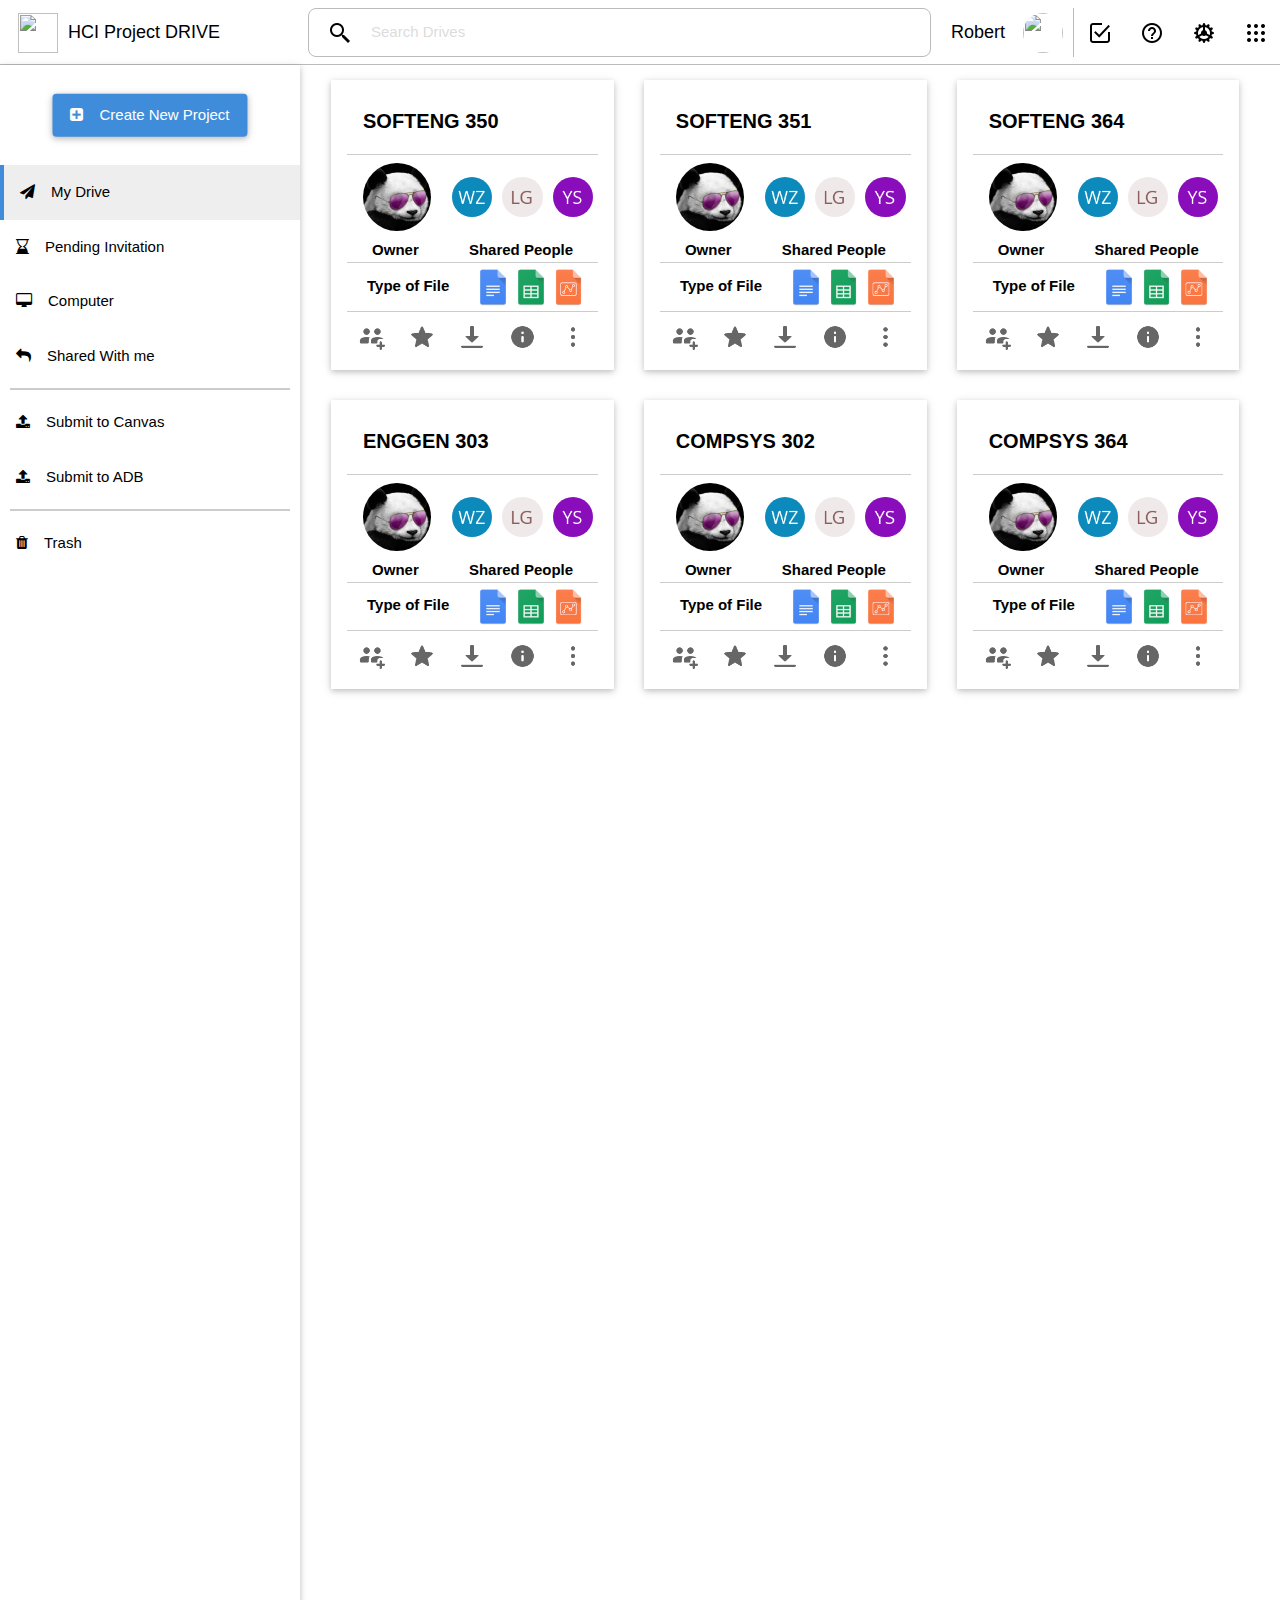
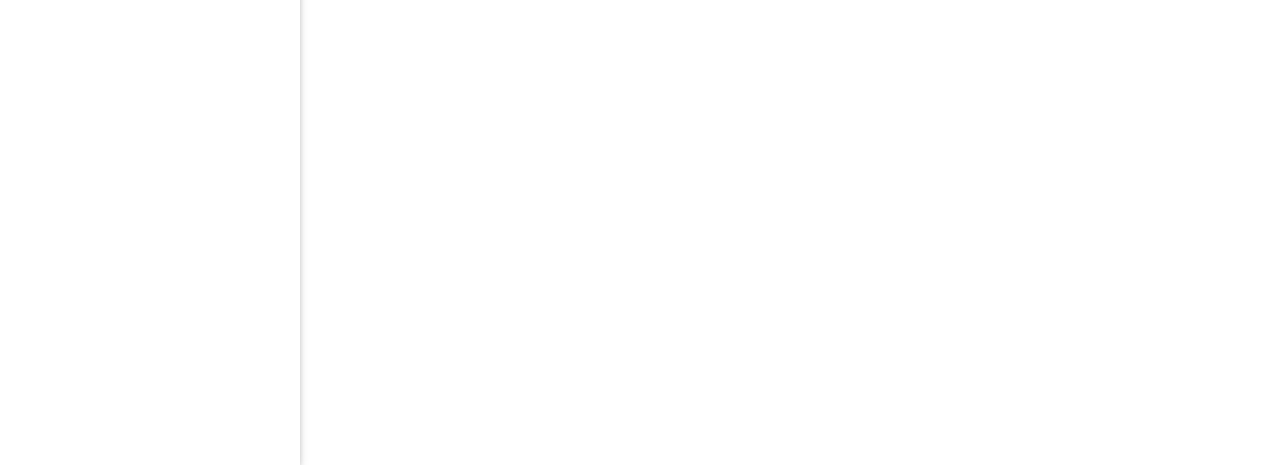
==== Assignment3_base.html @ c8ce467c "Put pop up to the middle" ====
<!DOCTYPE html>
<html lang="en">
<title>Assignment 3 Base code Adapted from W3.CSS Template</title>
<meta charset="UTF-8">
<meta name="viewport" content="width=device-width, initial-scale=1">
<link href="css/ysun.css" rel="stylesheet" type="text/css">
<link rel="stylesheet" href="https://www.w3schools.com/w3css/4/w3.css">

<link href="https://fonts.googleapis.com/css?family=RobotoDraft" rel="stylesheet" type="text/css">
<link rel="stylesheet" href="https://cdnjs.cloudflare.com/ajax/libs/font-awesome/4.7.0/css/font-awesome.min.css">
<link rel="stylesheet" href="css/sharing.css">
<link rel="stylesheet" href="css/ItemGrid.css">
<link rel="stylesheet" href="css/sideNav.css">

<style>
html,body,h1,h2,h3,h4,h5 {font-family: "RobotoDraft", "Roboto", sans-serif}
.w3-bar-block .w3-bar-item {padding: 16px}
	</style>
<body style="overflow: hidden">

<header class="header">
	<div class="topnav">
		<div class="header-left">
			<img class="logo" src="assets/icon_drive.png" alt width="40" height="40">
			<span class="title">HCI Project DRIVE</span>
		</div>
	  	<div class="search-container">
<!--			<button type="submit" class="search-button"></button>-->
			<div class="icon-background">
				<img class="search-icon" src="assets/icon-search.png" alt width="24" height="24">
			</div>
			<input type="search" class="search-field" placeholder="Search Drives" name="search">
		</div>
		<div class="profile">
			<span class="profile-name">Robert</span>
			<img class="profile-img" src="assets/img_profile.png" alt width="40" height="40">
		</div>
		<div class="menu">
			<div class="icon-background">
				<img class="status-icon" src="assets/icon-tickbox.png" alt width="24" height="24">
			</div>
			<div class="icon-background">
				<img class="help-icon" src="assets/icon-help.png" alt width="24" height="24">
			</div>
			<div class="icon-background">
				<img class="gear-icon" src="assets/icon-gear.png" alt width="24" height="24">
			</div>
			<div class="icon-background">
				<img class="menu-icon" src="assets/icon_menu.png" alt width="24" height="24">
			</div>
		</div>
	</div>
</header>
<!-- Side Navigation -->
<nav class="w3-sidebar w3-bar-block w3-collapse w3-white w3-animate-left w3-card" style="z-index:3;width:300px;overflow: hidden; margin-bottom: -2000px; padding-bottom: 2000px;position:absolute !important;" id="mySidebar">
  <div id="div-new-project" class= "div-wrapper">
    <div class="w3-display-middle">
	   <a class="w3-button google-drive-blue w3-card-2 w3-round-medium btn-new-project">
      <i class="fa fa-plus-square w3-margin-right" aria-hidden="true"></i>Create New Project</a>
    </div>
  </div>
    
  <a href="javascript:void(0)" onclick="w3_close()" title="Close Sidemenu" 
  class="w3-bar-item w3-button w3-hide-large w3-large">Close <i class="fa fa-remove"></i></a>

  <div>
  <a href="#" class="w3-bar-item w3-button sideNavItem" id="sideNavItem-MyDrive" onclick="doShare('sideNavItem-MyDrive');w3_close();">
    <i class="fa fa-paper-plane w3-margin-right" ></i>My Drive</a>
  <a href="#" class="w3-bar-item w3-button sideNavItem" id="sideNavItem-PendingInvitation" onclick="doShare('sideNavItem-PendingInvitation');w3_close();">
    <i class="fa fa-hourglass-end w3-margin-right"></i>Pending Invitation</a>
  <a href="#" class="w3-bar-item w3-button sideNavItem" id="sideNavItem-Computer" onclick="doShare('sideNavItem-Computer');w3_close();">
    <i class="fa fa-desktop w3-margin-right"></i>Computer</a>
  <a href="#" class="w3-bar-item w3-button sideNavItem" id="sideNavItem-Shared" onclick="doShare('sideNavItem-Shared');w3_close();">
    <i class="fa fa-mail-reply w3-margin-right"></i>Shared With me</a>
  <div class="w3-panel w3-border" style="margin:5px 10px !important;padding:0"></div>
  <a href="#" class="w3-bar-item w3-button sideNavItem" id="sideNavItem-Canvas" onclick="doShare('sideNavItem-Canvas');w3_close();">
    <i class="fa fa-upload w3-margin-right" aria-hidden="true"></i>Submit to Canvas</a>
  <a href="#" class="w3-bar-item w3-button sideNavItem" id="sideNavItem-ADB" onclick="doShare('sideNavItem-ADB');w3_close();">
    <i class="fa fa-upload w3-margin-right" aria-hidden="true"></i>Submit to ADB</a>
  <div class="w3-panel w3-border" style="margin:5px 10px !important;padding:0"></div>
  <a href="#" class="w3-bar-item w3-button sideNavItem" id="sideNavItem-Trash" onclick="doShare('sideNavItem-Trash');w3_close();">
    <i class="fa fa-trash w3-margin-right"></i>Trash</a>
  </div>
</nav>

<!-- Modal that pops up when you click on "Share File" -->
<div id="id01" class="w3-modal" style="z-index:4">
  <div class="w3-modal-content w3-animate-zoom modal">
    <div class="w3-container w3-padding top-sharing-bar">
       <span onclick="document.getElementById('id01').style.display='none'"
       class="w3-button top-sharing-bar w3-right w3-xxlarge"><i class="fa fa-remove"></i></span>
      <h2>Share File</h2>
    </div>
    <div class="w3-panel">
      <label>Link sharing on</label>
      <table class="link-share">
        <tr>
          <th class="link-header">
            <div class="w3-dropdown-click">
              <button id="dropdown-button" class="w3-button w3-light-grey" onclick="toggleDropDown()">Anyone with the link can edit <i class="fa fa-caret-down"></i></button>
              <div id="access-content" class="w3-dropdown-content w3-bar-block w3-card-4">
                <a href="#" class="w3-bar-item w3-button" onclick="select(this)">Anyone with the link can edit</a>
                <a href="#" class="w3-bar-item w3-button" onclick="select(this)">Only people at the University of Auckland can edit</a>
              </div>
            </div>
            <a class="w3-button w3-light-grey w3-right">Copy Link</a>
          </th>
        </tr>
        <tr>
          <td class="link-item">https://se350.assignment3.co</td>
        </tr>
      </table>

      <hr>

      <label>People</label>
      <input class="w3-input w3-border w3-margin-bottom w3-margin-top" type="text" placeholder="Enter email addresses or names...">

      <!-- Advanced sharing content -->
      <div id="advanced-sharing">
        <hr>
        <label>Select groups to share:</label>
        <div class="group-select">
          <input class="w3-check group-check" type="checkbox">
          <label class="project-names">Project 1</label>
          <input class="w3-check group-check" type="checkbox">
          <label class="project-names">Project 2</label>
          <input class="w3-check group-check" type="checkbox">
          <label class="project-names">Project 3</label>
          <input class="w3-check group-check" type="checkbox">
          <label class="project-names">Project 4</label>
        </div>
      </div>

      <div class="w3-section">
        <a class="w3-button done-button" onclick="submitShare()">Share</a>
        <a id="advanced-button" class="w3-button w3-light-grey w3-right" onclick="toggleAdvancedSharing()">Advanced Sharing</a> 
      </div>    
    </div>
  </div>
</div>

<!-- confirmation for sharing -->
<div id="id02" class="w3-modal modal" style="z-index:4">
  <div class="w3-modal-content w3-animate-zoom">
    <div class="w3-container w3-padding top-sharing-bar">
      <span onclick="document.getElementById('id02').style.display='none'"
       class="w3-button top-sharing-bar w3-right w3-xxlarge"><i class="fa fa-remove"></i></span>
      <h2>Share File</h2>
    </div>
    <div class="w3-panel">
      <h3>Successfully shared!</h3>
      <div class="w3-section w3-right">
        <a class="w3-button done-button" onclick="document.getElementById('id02').style.display='none'">Done</a>
      </div>   
    </div>
  </div>
</div>

<!-- Overlay effect when opening the side navigation on small screens -->
<div class="w3-overlay w3-hide-large w3-animate-opacity" onclick="w3_close()" style="cursor:pointer" title="Close Sidemenu" id="myOverlay"></div>

<!-- Page content -->
<div class="w3-main" style="margin-left:300px;">
<i class="fa fa-bars w3-button w3-white w3-hide-large w3-xlarge w3-margin-left w3-margin-top" onclick="w3_open()"></i>

<div class="w3-container">
	<div class="row">
		<div class="col">
			<div class="w3-card w3-padding">
	            <div class="w3-row w3-border-bottom ">
				    <h4 class="w3-padding"><b>SOFTENG 350</b></h4>
			    </div>
                <div class="w3-row">
                    <img class="avatar w3-padding w3-hover-opacity" src="assets/panda.jpg"><img class="initial w3-hover-opacity" src="assets/initials1.png"><img class="initial w3-hover-opacity" src="assets/initials2.png"><img class="initial w3-hover-opacity" src="assets/initials3.png">
                </div>
                <div class="w3-row w3-border-bottom"><p class="w3-row"><b class="Owner-text">Owner</b><b class="Shared-people-text">Shared People</b></p></div>
                <div class="w3-row w3-border-bottom"><p class="w3-row"><b class="Type-of-file-text">Type of File</b><img class="file-icon" src="assets/fileIcon1.png"><img class="file-icon" src="assets/fileIcon2.png"><img class="file-icon" src="assets/fileIcon3.png"></p></div>
                <div class="w3-row"><a onclick="showShare()"><img class="icon w3-hover-opacity" src="assets/icons8-add-user-group-man-man-96.png"></a><img class="icon w3-hover-opacity" src="assets/icons8-star-96.png"><img class="icon w3-hover-opacity" src="assets/icons8-download-96.png"><img class="icon w3-hover-opacity" src="assets/icons8-info-96.png"><img class="icon w3-hover-opacity" src="assets/icons8-menu-vertical-96.png"></div>
            </div>
		</div>
		<div class="col">
			<div class="w3-card w3-padding">
	            <div class="w3-row w3-border-bottom ">
				    <h4 class="w3-padding"><b>SOFTENG 351</b></h4>
			    </div>
                <div class="w3-row">
                    <img class="avatar w3-padding w3-hover-opacity" src="assets/panda.jpg"><img class="initial w3-hover-opacity" src="assets/initials1.png"><img class="initial w3-hover-opacity" src="assets/initials2.png"><img class="initial w3-hover-opacity" src="assets/initials3.png">
                </div>
                <div class="w3-row w3-border-bottom"><p><b class="Owner-text">Owner</b><b class="Shared-people-text">Shared People</b></p></div>
                <div class="w3-row w3-border-bottom"><p><b class="Type-of-file-text">Type of File</b><img class="file-icon" src="assets/fileIcon1.png"><img class="file-icon" src="assets/fileIcon2.png"><img class="file-icon" src="assets/fileIcon3.png"></p></div>
                <div class="w3-row"><a onclick="showShare()"><img class="icon w3-hover-opacity" src="assets/icons8-add-user-group-man-man-96.png"></a><img class="icon w3-hover-opacity" src="assets/icons8-star-96.png"><img class="icon w3-hover-opacity" src="assets/icons8-download-96.png"><img class="icon w3-hover-opacity" src="assets/icons8-info-96.png"><img class="icon w3-hover-opacity" src="assets/icons8-menu-vertical-96.png"></div>
            </div>
        </div>
		<div class="col">
			<div class="w3-card w3-padding">
	            <div class="w3-row w3-border-bottom ">
				    <h4 class="w3-padding"><b>SOFTENG 364</b></h4>
			    </div>
                <div class="w3-row">
                    <img class="avatar w3-padding w3-hover-opacity" src="assets/panda.jpg"><img class="initial w3-hover-opacity" src="assets/initials1.png"><img class="initial w3-hover-opacity" src="assets/initials2.png"><img class="initial w3-hover-opacity" src="assets/initials3.png">
                </div>
                <div class="w3-row w3-border-bottom"><p><b class="Owner-text">Owner</b><b class="Shared-people-text">Shared People</b></p></div>
                <div class="w3-row w3-border-bottom"><p><b class="Type-of-file-text">Type of File</b><img class="file-icon" src="assets/fileIcon1.png"><img class="file-icon" src="assets/fileIcon2.png"><img class="file-icon" src="assets/fileIcon3.png"></p></div>
                <div class="w3-row"><a onclick="showShare()"><img class="icon w3-hover-opacity" src="assets/icons8-add-user-group-man-man-96.png"></a><img class="icon w3-hover-opacity" src="assets/icons8-star-96.png"><img class="icon w3-hover-opacity" src="assets/icons8-download-96.png"><img class="icon w3-hover-opacity" src="assets/icons8-info-96.png"><img class="icon w3-hover-opacity" src="assets/icons8-menu-vertical-96.png"></div>
            </div>
        </div>
	</div>
	<div class="row">
    <div class="col">
        <div class="w3-card w3-padding">
            <div class="w3-row w3-border-bottom ">
                <h4 class="w3-padding"><b>ENGGEN 303</b></h4>
            </div>
            <div class="w3-row">
                <img class="avatar w3-padding w3-hover-opacity" src="assets/panda.jpg"><img class="initial w3-hover-opacity" src="assets/initials1.png"><img class="initial w3-hover-opacity" src="assets/initials2.png"><img class="initial w3-hover-opacity" src="assets/initials3.png">
            </div>
            <div class="w3-row w3-border-bottom"><p><b class="Owner-text">Owner</b><b class="Shared-people-text">Shared People</b></p></div>
            <div class="w3-row w3-border-bottom"><p><b class="Type-of-file-text">Type of File</b><img class="file-icon" src="assets/fileIcon1.png"><img class="file-icon" src="assets/fileIcon2.png"><img class="file-icon" src="assets/fileIcon3.png"></p></div>
            <div class="w3-row"><a onclick="showShare()"><img class="icon w3-hover-opacity" src="assets/icons8-add-user-group-man-man-96.png"></a><img class="icon w3-hover-opacity" src="assets/icons8-star-96.png"><img class="icon w3-hover-opacity" src="assets/icons8-download-96.png"><img class="icon w3-hover-opacity" src="assets/icons8-info-96.png"><img class="icon w3-hover-opacity" src="assets/icons8-menu-vertical-96.png"></div>
        </div>
    </div>
    <div class="col">
        <div class="w3-card w3-padding">
            <div class="w3-row w3-border-bottom ">
                <h4 class="w3-padding"><b>COMPSYS 302</b></h4>
            </div>
            <div class="w3-row">
                <img class="avatar w3-padding w3-hover-opacity" src="assets/panda.jpg"><img class="initial w3-hover-opacity" src="assets/initials1.png"><img class="initial w3-hover-opacity" src="assets/initials2.png"><img class="initial w3-hover-opacity" src="assets/initials3.png">
            </div>
            <div class="w3-row w3-border-bottom"><p><b class="Owner-text">Owner</b><b class="Shared-people-text">Shared People</b></p></div>
            <div class="w3-row w3-border-bottom"><p><b class="Type-of-file-text">Type of File</b><img class="file-icon" src="assets/fileIcon1.png"><img class="file-icon" src="assets/fileIcon2.png"><img class="file-icon" src="assets/fileIcon3.png"></p></div>
            <div class="w3-row"><a onclick="showShare()"><img class="icon w3-hover-opacity" src="assets/icons8-add-user-group-man-man-96.png"></a><img class="icon w3-hover-opacity" src="assets/icons8-star-96.png"><img class="icon w3-hover-opacity" src="assets/icons8-download-96.png"><img class="icon w3-hover-opacity" src="assets/icons8-info-96.png"><img class="icon w3-hover-opacity" src="assets/icons8-menu-vertical-96.png"></div>
        </div>
    </div>
    <div class="col">
        <div class="w3-card w3-padding">
            <div class="w3-row w3-border-bottom ">
                <h4 class="w3-padding"><b>COMPSYS 364</b></h4>
            </div>
            <div class="w3-row">
                <img class="avatar w3-padding w3-hover-opacity" src="assets/panda.jpg"><img class="initial w3-hover-opacity" src="assets/initials1.png"><img class="initial w3-hover-opacity" src="assets/initials2.png"><img class="initial w3-hover-opacity" src="assets/initials3.png">
            </div>
            <div class="w3-row w3-border-bottom"><p><b class="Owner-text">Owner</b><b class="Shared-people-text">Shared People</b></p></div>
            <div class="w3-row w3-border-bottom"><p><b class="Type-of-file-text">Type of File</b><img class="file-icon" src="assets/fileIcon1.png"><img class="file-icon" src="assets/fileIcon2.png"><img class="file-icon" src="assets/fileIcon3.png"></p></div>
            <div class="w3-row"><a onclick="showShare()"><img class="icon w3-hover-opacity" src="assets/icons8-add-user-group-man-man-96.png"></a><img class="icon w3-hover-opacity" src="assets/icons8-star-96.png"><img class="icon w3-hover-opacity" src="assets/icons8-download-96.png"><img class="icon w3-hover-opacity" src="assets/icons8-info-96.png"><img class="icon w3-hover-opacity" src="assets/icons8-menu-vertical-96.png"></div>
        </div>
    </div>
    </div>
</div>
 
</div>

	
<script>

function w3_open() {
  document.getElementById("mySidebar").style.display = "block";
  document.getElementById("myOverlay").style.display = "block";
}

function w3_close() {
  document.getElementById("mySidebar").style.display = "none";
  document.getElementById("myOverlay").style.display = "none";
}
</script>

<script type="text/javascript" src="js/sideNav.js"></script>

<script type="text/javascript" src="js/sharing.js"></script>

</body>
</html>
---- css/ysun.css ----
@charset "utf-8";
/* CSS Document */
*{
	margin: 0;
	padding: 0;
}

.header{
	width: auto;
	height: 65px;
	border-bottom: 1px solid #BBBBBB;
	background-color: #FFFFFF;
	align-items: center;
	display: block;
}

.header-left{
	display: flex;
	max-width: 300px;
	width: 100%;
	padding: 0px 30px 0px 0px;
	align-items: center;
	position: relative;
}

.logo{
	left: 10px;
	position: relative;
}

.title{
	font-size: large;
	left: 20px;
	margin-right: 20px;
	position: relative;
	cursor: pointer;
}

.title:hover{
	transition: opacity .25s ease;
	opacity: 50%;
}

.profile{
	left: 10px;
	border-right: 1px solid #BBBBBB;
	display: flex;
	position: relative;
	align-items: center;
	justify-content: center;
}

.profile-img{
	border-radius: 20px;
	margin: 0px 10px 0px 2px;
	position: relative;
}

.profile-name{
	width: 60px;
	margin: 0px 10px;
	font-size: large;
	align-items: center;
	position: relative;
	
}
.topnav{
	height: 65px;
	display:flex;
	padding: 8px;
	position: relative;
}

.search-container{
	display: flex;
	background: transparent;
	border: 0.5px solid #BBBBBB;
	border-radius: 8px;
    width: 760px;
	margin-right: auto;
	padding: 0px 5px;
	align-items: center;
	position: relative;
}


.search-field{
	background: transparent;
	border: none;
	padding: 0px 5px;
	width: 90%;
	overflow: hidden;
	outline: none;
	opacity: 25%;
	position: relative;
}

.search-field:hover{
	transition: opacity .25s ease;
	opacity: 100%;
}

.menu{
	left: 10px;
	display: flex;
	align-items: center;
	position: relative;
}

.icon-background{
	width: 40px;
	height: 40px;
	background: transparent;
	border-radius: 20px;
	margin: 0px 6px;
	display: flex;
	align-items: center;
	justify-content: center;
}

.icon-background:hover{
	background: #EEEEEE;
}

.menu-icon{
	cursor: pointer;
}

.gear-icon{
	cursor: pointer;
}

.help-icon{
	cursor: pointer;
}

.status-icon{
	cursor: pointer;
}

.search-icon{
	cursor: pointer;
}
---- css/sharing.css ----
.modal {
    position: absolute;
    float: left;
    left: 50%;
    top: 50%;
    transform: translate(-50%, -50%);
}

.link-header {
    border: 1px solid #d7e0f9;
    text-align: left;
    padding: 8px;
}

.link-item {
    border: 1px solid #d7e0f9;
    text-align: left;
    padding: 8px;
}

.link-share {
    border-collapse: collapse;
    width: 100%;
}

.group-select {
    padding: 8px;
    padding-left: 0px;
}

.project-names {
    padding-right: 12px;
}

.top-sharing-bar, .done-button {
    background-color: #0453ca;
    color: white;
}

#advanced-sharing {
    display: none;
}
---- css/ItemGrid.css ----
/* CSS Document */
.col {
	width: 33%;
  	float: left;
  	padding: 15px;
}

.avatar {
    width: 40%;
    border-radius: 50%;
}

.initial {
    width: 20%;
    border-radius: 50%;
    padding: 5px;
}

.file-icon {
    width: 15%;
    margin-top: 5px;
    margin-bottom: 5px;
}

.Owner-text {
    margin-left: 10%;
}

.Shared-people-text {
    margin-left: 20%;
}

.Type-of-file-text {
    margin-left: 8%;
    margin-right: 10%;
}

.icon {
    width: 20%;
    padding: 12px;
}
---- css/sideNav.css ----
/* CSS Document */
/*
64AFED
3f8cda
314582
1E274B
*/
.google-drive-blue{
  background: #3f8cda;
  color:white;
}

.div-wrapper{
  position: relative;
}

#div-new-project{
  height: 70px;
  margin: 15px 0px;
}

.btn-new-project{
  transition-duration: 0.4s;
  border: 2px solid #3f8cda;
}

.btn-new-project:hover {
  color: black;
  border: 2px solid #3f8cda;
  background-color: #EEEEEE !important;
}

#img-plus{
  width: 20px;
  height: 20px;
  margin: 5px;
}

.sideNavItem:hover{
  background-color: #EEEEEE !important;
}

.sideNavItem-active{
  border-left: 4px solid #3f8cda !important;
  background-color: #EEEEEE !important;
}
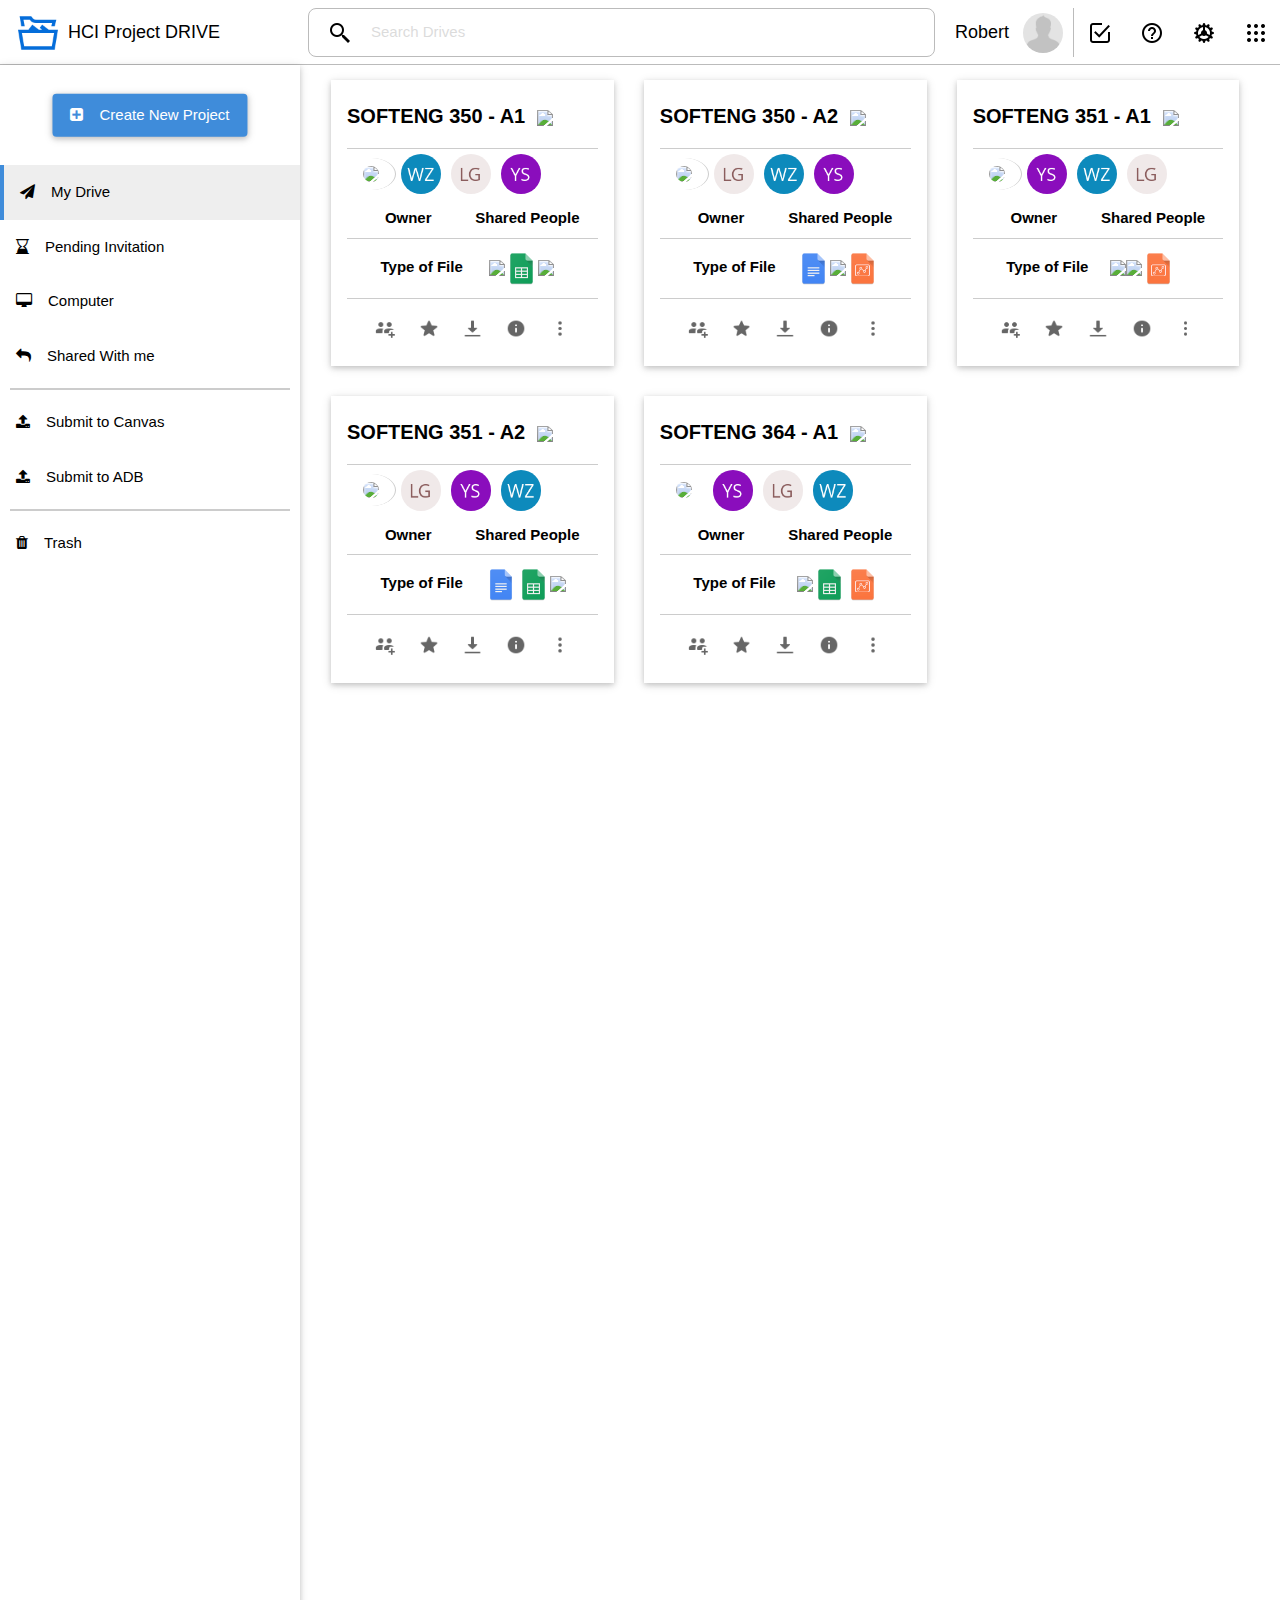
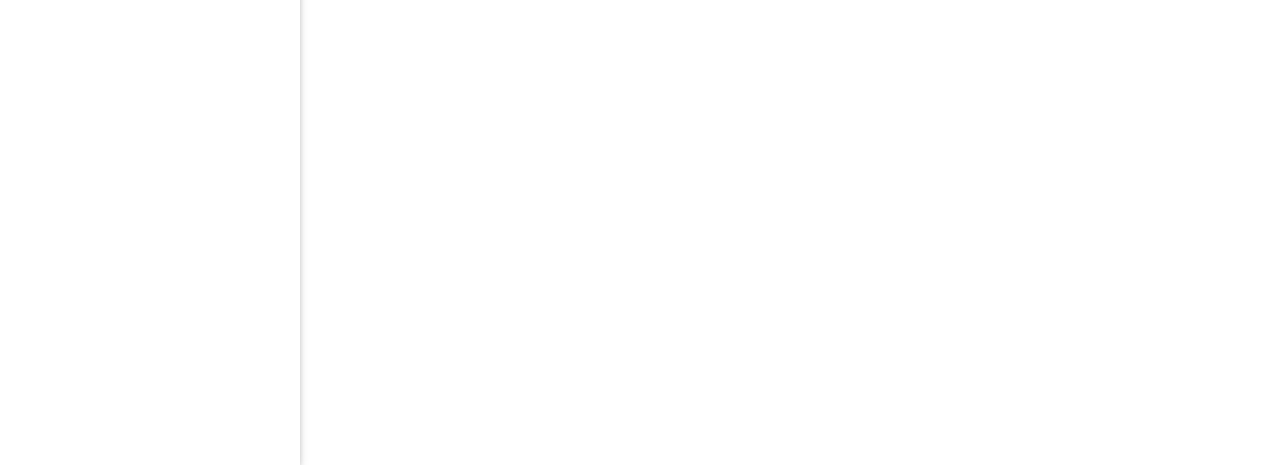
==== commit 55dfdb26: "changed sizing and component colour of cards" ====
--- a/Assignment3_base.html
+++ b/Assignment3_base.html
@@ -85,7 +85,7 @@
 
 <!-- Modal that pops up when you click on "Share File" -->
 <div id="id01" class="w3-modal" style="z-index:4">
-  <div class="w3-modal-content w3-animate-zoom modal">
+  <div class="w3-modal-content w3-animate-zoom">
     <div class="w3-container w3-padding top-sharing-bar">
        <span onclick="document.getElementById('id01').style.display='none'"
        class="w3-button top-sharing-bar w3-right w3-xxlarge"><i class="fa fa-remove"></i></span>
@@ -141,7 +141,7 @@
 </div>
 
 <!-- confirmation for sharing -->
-<div id="id02" class="w3-modal modal" style="z-index:4">
+<div id="id02" class="w3-modal" style="z-index:4">
   <div class="w3-modal-content w3-animate-zoom">
     <div class="w3-container w3-padding top-sharing-bar">
       <span onclick="document.getElementById('id02').style.display='none'"
@@ -168,84 +168,83 @@
 	<div class="row">
 		<div class="col">
 			<div class="w3-card w3-padding">
-	            <div class="w3-row w3-border-bottom ">
-				    <h4 class="w3-padding"><b>SOFTENG 350</b></h4>
-			    </div>
-                <div class="w3-row">
-                    <img class="avatar w3-padding w3-hover-opacity" src="assets/panda.jpg"><img class="initial w3-hover-opacity" src="assets/initials1.png"><img class="initial w3-hover-opacity" src="assets/initials2.png"><img class="initial w3-hover-opacity" src="assets/initials3.png">
-                </div>
-                <div class="w3-row w3-border-bottom"><p class="w3-row"><b class="Owner-text">Owner</b><b class="Shared-people-text">Shared People</b></p></div>
-                <div class="w3-row w3-border-bottom"><p class="w3-row"><b class="Type-of-file-text">Type of File</b><img class="file-icon" src="assets/fileIcon1.png"><img class="file-icon" src="assets/fileIcon2.png"><img class="file-icon" src="assets/fileIcon3.png"></p></div>
-                <div class="w3-row"><a onclick="showShare()"><img class="icon w3-hover-opacity" src="assets/icons8-add-user-group-man-man-96.png"></a><img class="icon w3-hover-opacity" src="assets/icons8-star-96.png"><img class="icon w3-hover-opacity" src="assets/icons8-download-96.png"><img class="icon w3-hover-opacity" src="assets/icons8-info-96.png"><img class="icon w3-hover-opacity" src="assets/icons8-menu-vertical-96.png"></div>
+	            <div class="w3-row w3-border-bottom">
+				    <h4><b class="card-title">SOFTENG 350 - A1</b><img class="icon link w3-hover-opacity" src="assets/icons8-link-96.png"></h4>
+			    </div>
+                <div class="w3-row">
+                    <img class="avatar w3-padding w3-hover-opacity w3-border-right" src="assets/avatar1.png"><img class="initial w3-hover-opacity" src="assets/initials1.png"><img class="initial w3-hover-opacity" src="assets/initials2.png"><img class="initial w3-hover-opacity" src="assets/initials3.png">
+                </div>
+                <div class="w3-row w3-border-bottom w3-padding">
+                    <p class="w3-row">
+                        <b class="Owner-text">Owner</b><b class="Shared-people-text">Shared People</b>
+                    </p>
+                </div>
+                <div class="w3-row w3-border-bottom w3-padding">
+                    <p class="w3-row"><b class="Type-of-file-text">Type of File</b>
+                        <img class="file-icon" src="assets/fileIcon4.png"><img class="file-icon" src="assets/fileIcon2.png"><img class="file-icon" src="assets/fileIcon5.png">
+                    </p>
+                </div>
+                <div class="w3-row w3-padding">
+                    <a onclick="showShare()"><img class="icon w3-hover-opacity" src="assets/icons8-add-user-group-man-man-96.png"></a><img class="icon w3-hover-opacity" src="assets/icons8-star-96.png"><img class="icon w3-hover-opacity" src="assets/icons8-download-96.png"><img class="icon w3-hover-opacity" src="assets/icons8-info-96.png"><img class="icon w3-hover-opacity" src="assets/icons8-menu-vertical-96.png">
+                </div>
             </div>
 		</div>
 		<div class="col">
 			<div class="w3-card w3-padding">
-	            <div class="w3-row w3-border-bottom ">
-				    <h4 class="w3-padding"><b>SOFTENG 351</b></h4>
-			    </div>
-                <div class="w3-row">
-                    <img class="avatar w3-padding w3-hover-opacity" src="assets/panda.jpg"><img class="initial w3-hover-opacity" src="assets/initials1.png"><img class="initial w3-hover-opacity" src="assets/initials2.png"><img class="initial w3-hover-opacity" src="assets/initials3.png">
-                </div>
-                <div class="w3-row w3-border-bottom"><p><b class="Owner-text">Owner</b><b class="Shared-people-text">Shared People</b></p></div>
-                <div class="w3-row w3-border-bottom"><p><b class="Type-of-file-text">Type of File</b><img class="file-icon" src="assets/fileIcon1.png"><img class="file-icon" src="assets/fileIcon2.png"><img class="file-icon" src="assets/fileIcon3.png"></p></div>
-                <div class="w3-row"><a onclick="showShare()"><img class="icon w3-hover-opacity" src="assets/icons8-add-user-group-man-man-96.png"></a><img class="icon w3-hover-opacity" src="assets/icons8-star-96.png"><img class="icon w3-hover-opacity" src="assets/icons8-download-96.png"><img class="icon w3-hover-opacity" src="assets/icons8-info-96.png"><img class="icon w3-hover-opacity" src="assets/icons8-menu-vertical-96.png"></div>
+	            <div class="w3-row w3-border-bottom">
+				    <h4><b class="card-title">SOFTENG 350 - A2</b><img class="icon link w3-hover-opacity" src="assets/icons8-link-96.png"></h4>
+			    </div>
+                <div class="w3-row">
+                    <img class="avatar w3-padding w3-hover-opacity w3-border-right" src="assets/avatar2.png"><img class="initial w3-hover-opacity" src="assets/initials2.png"><img class="initial w3-hover-opacity" src="assets/initials1.png"><img class="initial w3-hover-opacity" src="assets/initials3.png">
+                </div>
+                <div class="w3-row w3-border-bottom w3-padding"><p class="w3-row"><b class="Owner-text">Owner</b><b class="Shared-people-text">Shared People</b></p></div>
+                <div class="w3-row w3-border-bottom w3-padding"><p class="w3-row"><b class="Type-of-file-text">Type of File</b><img class="file-icon" src="assets/fileIcon1.png"><img class="file-icon" src="assets/fileIcon5.png"><img class="file-icon" src="assets/fileIcon3.png"></p></div>
+                <div class="w3-row w3-padding"><a onclick="showShare()"><img class="icon w3-hover-opacity" src="assets/icons8-add-user-group-man-man-96.png"></a><img class="icon w3-hover-opacity" src="assets/icons8-star-96.png"><img class="icon w3-hover-opacity" src="assets/icons8-download-96.png"><img class="icon w3-hover-opacity" src="assets/icons8-info-96.png"><img class="icon w3-hover-opacity" src="assets/icons8-menu-vertical-96.png"></div>
             </div>
         </div>
 		<div class="col">
 			<div class="w3-card w3-padding">
-	            <div class="w3-row w3-border-bottom ">
-				    <h4 class="w3-padding"><b>SOFTENG 364</b></h4>
-			    </div>
-                <div class="w3-row">
-                    <img class="avatar w3-padding w3-hover-opacity" src="assets/panda.jpg"><img class="initial w3-hover-opacity" src="assets/initials1.png"><img class="initial w3-hover-opacity" src="assets/initials2.png"><img class="initial w3-hover-opacity" src="assets/initials3.png">
-                </div>
-                <div class="w3-row w3-border-bottom"><p><b class="Owner-text">Owner</b><b class="Shared-people-text">Shared People</b></p></div>
-                <div class="w3-row w3-border-bottom"><p><b class="Type-of-file-text">Type of File</b><img class="file-icon" src="assets/fileIcon1.png"><img class="file-icon" src="assets/fileIcon2.png"><img class="file-icon" src="assets/fileIcon3.png"></p></div>
-                <div class="w3-row"><a onclick="showShare()"><img class="icon w3-hover-opacity" src="assets/icons8-add-user-group-man-man-96.png"></a><img class="icon w3-hover-opacity" src="assets/icons8-star-96.png"><img class="icon w3-hover-opacity" src="assets/icons8-download-96.png"><img class="icon w3-hover-opacity" src="assets/icons8-info-96.png"><img class="icon w3-hover-opacity" src="assets/icons8-menu-vertical-96.png"></div>
+	            <div class="w3-row w3-border-bottom">
+				    <h4><b class="card-title">SOFTENG 351 - A1</b><img class="icon link w3-hover-opacity" src="assets/icons8-link-96.png"></h4>
+			    </div>
+                <div class="w3-row">
+                    <img class="avatar w3-padding w3-hover-opacity w3-border-right" src="assets/avatar3.png"><img class="initial w3-hover-opacity" src="assets/initials3.png"><img class="initial w3-hover-opacity" src="assets/initials1.png"><img class="initial w3-hover-opacity" src="assets/initials2.png">
+                </div>
+                <div class="w3-row w3-border-bottom w3-padding"><p class="w3-row"><b class="Owner-text">Owner</b><b class="Shared-people-text">Shared People</b></p></div>
+                <div class="w3-row w3-border-bottom w3-padding"><p class="w3-row"><b class="Type-of-file-text">Type of File</b><img class="file-icon" src="assets/fileIcon5.png"><img class="file-icon" src="assets/fileIcon4.png"><img class="file-icon" src="assets/fileIcon3.png"></p></div>
+                <div class="w3-row w3-padding"><a onclick="showShare()"><img class="icon w3-hover-opacity" src="assets/icons8-add-user-group-man-man-96.png"></a><img class="icon w3-hover-opacity" src="assets/icons8-star-96.png"><img class="icon w3-hover-opacity" src="assets/icons8-download-96.png"><img class="icon w3-hover-opacity" src="assets/icons8-info-96.png"><img class="icon w3-hover-opacity" src="assets/icons8-menu-vertical-96.png"></div>
             </div>
         </div>
 	</div>
 	<div class="row">
-    <div class="col">
-        <div class="w3-card w3-padding">
-            <div class="w3-row w3-border-bottom ">
-                <h4 class="w3-padding"><b>ENGGEN 303</b></h4>
-            </div>
-            <div class="w3-row">
-                <img class="avatar w3-padding w3-hover-opacity" src="assets/panda.jpg"><img class="initial w3-hover-opacity" src="assets/initials1.png"><img class="initial w3-hover-opacity" src="assets/initials2.png"><img class="initial w3-hover-opacity" src="assets/initials3.png">
-            </div>
-            <div class="w3-row w3-border-bottom"><p><b class="Owner-text">Owner</b><b class="Shared-people-text">Shared People</b></p></div>
-            <div class="w3-row w3-border-bottom"><p><b class="Type-of-file-text">Type of File</b><img class="file-icon" src="assets/fileIcon1.png"><img class="file-icon" src="assets/fileIcon2.png"><img class="file-icon" src="assets/fileIcon3.png"></p></div>
-            <div class="w3-row"><a onclick="showShare()"><img class="icon w3-hover-opacity" src="assets/icons8-add-user-group-man-man-96.png"></a><img class="icon w3-hover-opacity" src="assets/icons8-star-96.png"><img class="icon w3-hover-opacity" src="assets/icons8-download-96.png"><img class="icon w3-hover-opacity" src="assets/icons8-info-96.png"><img class="icon w3-hover-opacity" src="assets/icons8-menu-vertical-96.png"></div>
-        </div>
-    </div>
-    <div class="col">
-        <div class="w3-card w3-padding">
-            <div class="w3-row w3-border-bottom ">
-                <h4 class="w3-padding"><b>COMPSYS 302</b></h4>
-            </div>
-            <div class="w3-row">
-                <img class="avatar w3-padding w3-hover-opacity" src="assets/panda.jpg"><img class="initial w3-hover-opacity" src="assets/initials1.png"><img class="initial w3-hover-opacity" src="assets/initials2.png"><img class="initial w3-hover-opacity" src="assets/initials3.png">
-            </div>
-            <div class="w3-row w3-border-bottom"><p><b class="Owner-text">Owner</b><b class="Shared-people-text">Shared People</b></p></div>
-            <div class="w3-row w3-border-bottom"><p><b class="Type-of-file-text">Type of File</b><img class="file-icon" src="assets/fileIcon1.png"><img class="file-icon" src="assets/fileIcon2.png"><img class="file-icon" src="assets/fileIcon3.png"></p></div>
-            <div class="w3-row"><a onclick="showShare()"><img class="icon w3-hover-opacity" src="assets/icons8-add-user-group-man-man-96.png"></a><img class="icon w3-hover-opacity" src="assets/icons8-star-96.png"><img class="icon w3-hover-opacity" src="assets/icons8-download-96.png"><img class="icon w3-hover-opacity" src="assets/icons8-info-96.png"><img class="icon w3-hover-opacity" src="assets/icons8-menu-vertical-96.png"></div>
-        </div>
-    </div>
-    <div class="col">
-        <div class="w3-card w3-padding">
-            <div class="w3-row w3-border-bottom ">
-                <h4 class="w3-padding"><b>COMPSYS 364</b></h4>
-            </div>
-            <div class="w3-row">
-                <img class="avatar w3-padding w3-hover-opacity" src="assets/panda.jpg"><img class="initial w3-hover-opacity" src="assets/initials1.png"><img class="initial w3-hover-opacity" src="assets/initials2.png"><img class="initial w3-hover-opacity" src="assets/initials3.png">
-            </div>
-            <div class="w3-row w3-border-bottom"><p><b class="Owner-text">Owner</b><b class="Shared-people-text">Shared People</b></p></div>
-            <div class="w3-row w3-border-bottom"><p><b class="Type-of-file-text">Type of File</b><img class="file-icon" src="assets/fileIcon1.png"><img class="file-icon" src="assets/fileIcon2.png"><img class="file-icon" src="assets/fileIcon3.png"></p></div>
-            <div class="w3-row"><a onclick="showShare()"><img class="icon w3-hover-opacity" src="assets/icons8-add-user-group-man-man-96.png"></a><img class="icon w3-hover-opacity" src="assets/icons8-star-96.png"><img class="icon w3-hover-opacity" src="assets/icons8-download-96.png"><img class="icon w3-hover-opacity" src="assets/icons8-info-96.png"><img class="icon w3-hover-opacity" src="assets/icons8-menu-vertical-96.png"></div>
-        </div>
-    </div>
+        <div class="col">
+			<div class="w3-card w3-padding">
+	            <div class="w3-row w3-border-bottom">
+				    <h4><b class="card-title">SOFTENG 351 - A2</b><img class="icon link w3-hover-opacity" src="assets/icons8-link-96.png"></h4>
+			    </div>
+                <div class="w3-row">
+                    <img class="avatar w3-padding w3-hover-opacity w3-border-right" src="assets/avatar4.png"><img class="initial w3-hover-opacity" src="assets/initials2.png"><img class="initial w3-hover-opacity" src="assets/initials3.png"><img class="initial w3-hover-opacity" src="assets/initials1.png">
+                </div>
+                <div class="w3-row w3-border-bottom w3-padding"><p class="w3-row"><b class="Owner-text">Owner</b><b class="Shared-people-text">Shared People</b></p></div>
+                <div class="w3-row w3-border-bottom w3-padding"><p class="w3-row"><b class="Type-of-file-text">Type of File</b><img class="file-icon" src="assets/fileIcon1.png"><img class="file-icon" src="assets/fileIcon2.png"><img class="file-icon" src="assets/fileIcon4.png"></p></div>
+                <div class="w3-row w3-padding"><a onclick="showShare()"><img class="icon w3-hover-opacity" src="assets/icons8-add-user-group-man-man-96.png"></a><img class="icon w3-hover-opacity" src="assets/icons8-star-96.png"><img class="icon w3-hover-opacity" src="assets/icons8-download-96.png"><img class="icon w3-hover-opacity" src="assets/icons8-info-96.png"><img class="icon w3-hover-opacity" src="assets/icons8-menu-vertical-96.png"></div>
+            </div>
+        </div>
+        <div class="col">
+			<div class="w3-card w3-padding">
+	            <div class="w3-row w3-border-bottom">
+				    <h4><b class="card-title">SOFTENG 364 - A1</b><img class="icon link w3-hover-opacity" src="assets/icons8-link-96.png"></h4>
+			    </div>
+                <div class="w3-row">
+                    <img class="avatar w3-padding w3-hover-opacity" src="assets/avatar5.png"><img class="initial w3-hover-opacity" src="assets/initials3.png"><img class="initial w3-hover-opacity" src="assets/initials2.png"><img class="initial w3-hover-opacity" src="assets/initials1.png">
+                </div>
+                <div class="w3-row w3-border-bottom w3-padding"><p class="w3-row"><b class="Owner-text">Owner</b><b class="Shared-people-text">Shared People</b></p></div>
+                <div class="w3-row w3-border-bottom w3-padding"><p class="w3-row"><b class="Type-of-file-text">Type of File</b><img class="file-icon" src="assets/fileIcon4.png"><img class="file-icon" src="assets/fileIcon2.png"><img class="file-icon" src="assets/fileIcon3.png"></p></div>
+                <div class="w3-row w3-padding"><a onclick="showShare()"><img class="icon w3-hover-opacity" src="assets/icons8-add-user-group-man-man-96.png"></a><img class="icon w3-hover-opacity" src="assets/icons8-star-96.png"><img class="icon w3-hover-opacity" src="assets/icons8-download-96.png"><img class="icon w3-hover-opacity" src="assets/icons8-info-96.png"><img class="icon w3-hover-opacity" src="assets/icons8-menu-vertical-96.png"></div>
+            </div>
+        </div>
+        <div class="col">
+        </div>
     </div>
 </div>
  
--- a/css/ysun.css
+++ b/css/ysun.css
@@ -53,12 +53,13 @@
 .profile-img{
 	border-radius: 20px;
 	margin: 0px 10px 0px 2px;
+	cursor: pointer;
 	position: relative;
 }
 
 .profile-name{
 	width: 60px;
-	margin: 0px 10px;
+	margin: 0px 6px 0px 10px;
 	font-size: large;
 	align-items: center;
 	position: relative;
--- a/css/sharing.css
+++ b/css/sharing.css
@@ -1,11 +1,3 @@
-.modal {
-    position: absolute;
-    float: left;
-    left: 50%;
-    top: 50%;
-    transform: translate(-50%, -50%);
-}
-
 .link-header {
     border: 1px solid #d7e0f9;
     text-align: left;
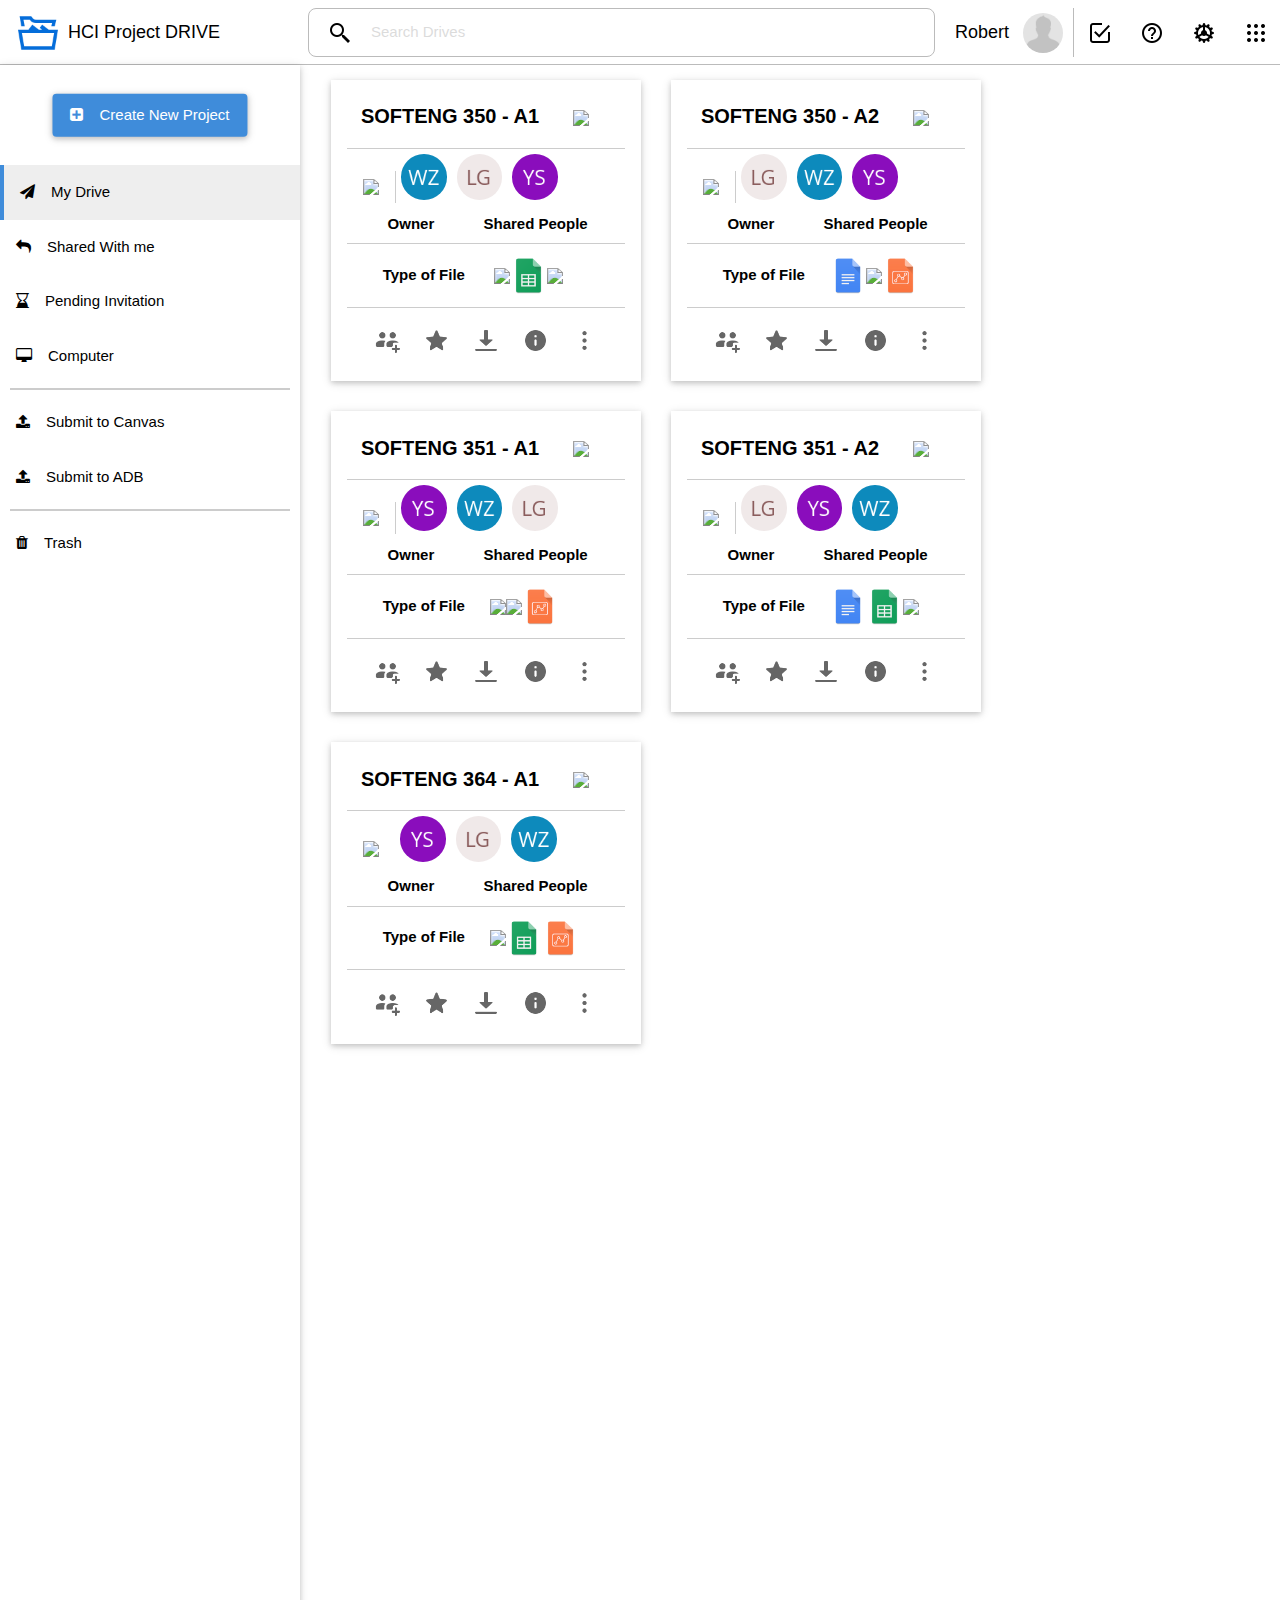
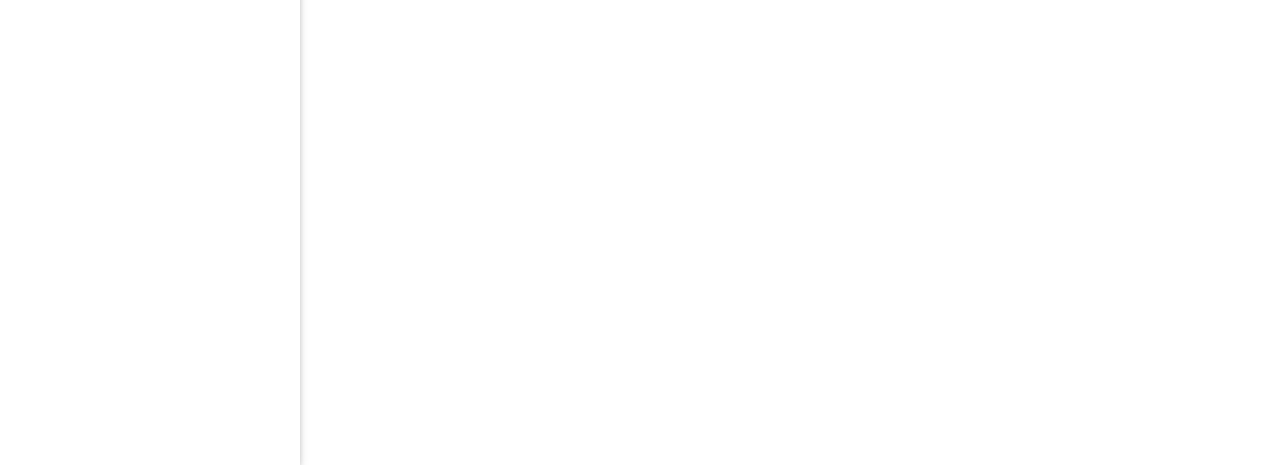
==== commit 10938706: "change main page content completed" ====
--- a/Assignment3_base.html
+++ b/Assignment3_base.html
@@ -59,25 +59,28 @@
       <i class="fa fa-plus-square w3-margin-right" aria-hidden="true"></i>Create New Project</a>
     </div>
   </div>
-    
+
+  <!-- the close tab on small screen size -->
   <a href="javascript:void(0)" onclick="w3_close()" title="Close Sidemenu" 
   class="w3-bar-item w3-button w3-hide-large w3-large">Close <i class="fa fa-remove"></i></a>
 
   <div>
   <a href="#" class="w3-bar-item w3-button sideNavItem" id="sideNavItem-MyDrive" onclick="doShare('sideNavItem-MyDrive');w3_close();">
     <i class="fa fa-paper-plane w3-margin-right" ></i>My Drive</a>
+  <a href="#" class="w3-bar-item w3-button sideNavItem" id="sideNavItem-Shared" onclick="doShare('sideNavItem-Shared');w3_close();">
+    <i class="fa fa-mail-reply w3-margin-right"></i>Shared With me</a>
   <a href="#" class="w3-bar-item w3-button sideNavItem" id="sideNavItem-PendingInvitation" onclick="doShare('sideNavItem-PendingInvitation');w3_close();">
     <i class="fa fa-hourglass-end w3-margin-right"></i>Pending Invitation</a>
   <a href="#" class="w3-bar-item w3-button sideNavItem" id="sideNavItem-Computer" onclick="doShare('sideNavItem-Computer');w3_close();">
     <i class="fa fa-desktop w3-margin-right"></i>Computer</a>
-  <a href="#" class="w3-bar-item w3-button sideNavItem" id="sideNavItem-Shared" onclick="doShare('sideNavItem-Shared');w3_close();">
-    <i class="fa fa-mail-reply w3-margin-right"></i>Shared With me</a>
-  <div class="w3-panel w3-border" style="margin:5px 10px !important;padding:0"></div>
+  <!-- Divider -->
+  <div class="w3-panel w3-border sideNav-Divider"></div>
   <a href="#" class="w3-bar-item w3-button sideNavItem" id="sideNavItem-Canvas" onclick="doShare('sideNavItem-Canvas');w3_close();">
     <i class="fa fa-upload w3-margin-right" aria-hidden="true"></i>Submit to Canvas</a>
   <a href="#" class="w3-bar-item w3-button sideNavItem" id="sideNavItem-ADB" onclick="doShare('sideNavItem-ADB');w3_close();">
     <i class="fa fa-upload w3-margin-right" aria-hidden="true"></i>Submit to ADB</a>
-  <div class="w3-panel w3-border" style="margin:5px 10px !important;padding:0"></div>
+  <!-- Divider -->
+  <div class="w3-panel w3-border sideNav-Divider"></div>
   <a href="#" class="w3-bar-item w3-button sideNavItem" id="sideNavItem-Trash" onclick="doShare('sideNavItem-Trash');w3_close();">
     <i class="fa fa-trash w3-margin-right"></i>Trash</a>
   </div>
@@ -85,7 +88,7 @@
 
 <!-- Modal that pops up when you click on "Share File" -->
 <div id="id01" class="w3-modal" style="z-index:4">
-  <div class="w3-modal-content w3-animate-zoom">
+  <div class="w3-modal-content modal">
     <div class="w3-container w3-padding top-sharing-bar">
        <span onclick="document.getElementById('id01').style.display='none'"
        class="w3-button top-sharing-bar w3-right w3-xxlarge"><i class="fa fa-remove"></i></span>
@@ -97,8 +100,9 @@
         <tr>
           <th class="link-header">
             <div class="w3-dropdown-click">
-              <button id="dropdown-button" class="w3-button w3-light-grey" onclick="toggleDropDown()">Anyone with the link can edit <i class="fa fa-caret-down"></i></button>
+              <button id="dropdown-button" class="w3-button w3-light-grey" onclick="toggleDropDown()">Anyone with the link can view <i class="fa fa-caret-down"></i></button>
               <div id="access-content" class="w3-dropdown-content w3-bar-block w3-card-4">
+                <a href="#" class="w3-bar-item w3-button" onclick="select(this)">Anyone with the link can view</a>
                 <a href="#" class="w3-bar-item w3-button" onclick="select(this)">Anyone with the link can edit</a>
                 <a href="#" class="w3-bar-item w3-button" onclick="select(this)">Only people at the University of Auckland can edit</a>
               </div>
@@ -142,7 +146,7 @@
 
 <!-- confirmation for sharing -->
 <div id="id02" class="w3-modal" style="z-index:4">
-  <div class="w3-modal-content w3-animate-zoom">
+  <div class="w3-modal-content modal">
     <div class="w3-container w3-padding top-sharing-bar">
       <span onclick="document.getElementById('id02').style.display='none'"
        class="w3-button top-sharing-bar w3-right w3-xxlarge"><i class="fa fa-remove"></i></span>
@@ -161,7 +165,7 @@
 <div class="w3-overlay w3-hide-large w3-animate-opacity" onclick="w3_close()" style="cursor:pointer" title="Close Sidemenu" id="myOverlay"></div>
 
 <!-- Page content -->
-<div class="w3-main" style="margin-left:300px;">
+<div class="w3-main div-main-contents" id="div-main-contents1" style="margin-left:300px;">
 <i class="fa fa-bars w3-button w3-white w3-hide-large w3-xlarge w3-margin-left w3-margin-top" onclick="w3_open()"></i>
 
 <div class="w3-container">
@@ -250,7 +254,68 @@
  
 </div>
 
-	
+
+<!-- Page2 content (When clicking shared with me)-->
+<div class="w3-main div-main-contents" id="div-main-contents2" style="margin-left:300px;">
+<i class="fa fa-bars w3-button w3-white w3-hide-large w3-xlarge w3-margin-left w3-margin-top" onclick="w3_open()"></i>
+
+<div class="w3-container">
+  <div class="row">
+    <div class="col">
+      <div class="w3-card w3-padding">
+              <div class="w3-row w3-border-bottom">
+            <h4><b class="card-title">SOFTENG 350 - A1</b><img class="icon link w3-hover-opacity" src="assets/icons8-link-96.png"></h4>
+          </div>
+                <div class="w3-row">
+                    <img class="avatar w3-padding w3-hover-opacity w3-border-right" src="assets/avatar1.png"><img class="initial w3-hover-opacity" src="assets/initials1.png"><img class="initial w3-hover-opacity" src="assets/initials2.png"><img class="initial w3-hover-opacity" src="assets/initials3.png">
+                </div>
+                <div class="w3-row w3-border-bottom w3-padding">
+                    <p class="w3-row">
+                        <b class="Owner-text">Owner</b><b class="Shared-people-text">Shared People</b>
+                    </p>
+                </div>
+                <div class="w3-row w3-border-bottom w3-padding">
+                    <p class="w3-row"><b class="Type-of-file-text">Type of File</b>
+                        <img class="file-icon" src="assets/fileIcon4.png"><img class="file-icon" src="assets/fileIcon2.png"><img class="file-icon" src="assets/fileIcon5.png">
+                    </p>
+                </div>
+                <div class="w3-row w3-padding">
+                    <a onclick="showShare()"><img class="icon w3-hover-opacity" src="assets/icons8-add-user-group-man-man-96.png"></a><img class="icon w3-hover-opacity" src="assets/icons8-star-96.png"><img class="icon w3-hover-opacity" src="assets/icons8-download-96.png"><img class="icon w3-hover-opacity" src="assets/icons8-info-96.png"><img class="icon w3-hover-opacity" src="assets/icons8-menu-vertical-96.png">
+                </div>
+            </div>
+    </div>
+    <div class="col">
+        <div class="w3-card w3-padding">
+          <div class="w3-row w3-border-bottom">
+        <h4><b class="card-title">ENGGEN 303 - TGIP</b><img class="icon link w3-hover-opacity" src="assets/icons8-link-96.png"></h4>
+          </div>
+            <div class="w3-row">
+                <img class="avatar w3-padding w3-hover-opacity" src="assets/avatar5.png"><img class="initial w3-hover-opacity" src="assets/initials3.png"><img class="initial w3-hover-opacity" src="assets/initials2.png"><img class="initial w3-hover-opacity" src="assets/initials1.png">
+            </div>
+            <div class="w3-row w3-border-bottom w3-padding"><p class="w3-row"><b class="Owner-text">Owner</b><b class="Shared-people-text">Shared People</b></p></div>
+            <div class="w3-row w3-border-bottom w3-padding"><p class="w3-row"><b class="Type-of-file-text" style="margin-right:20%">Type of File</b><img class="file-icon" src="assets/fileIcon1.png"><img class="file-icon" src="assets/fileIcon2.png"></p></div>
+            <div class="w3-row w3-padding"><a onclick="showShare()"><img class="icon w3-hover-opacity" src="assets/icons8-add-user-group-man-man-96.png"></a><img class="icon w3-hover-opacity" src="assets/icons8-star-96.png"><img class="icon w3-hover-opacity" src="assets/icons8-download-96.png"><img class="icon w3-hover-opacity" src="assets/icons8-info-96.png"><img class="icon w3-hover-opacity" src="assets/icons8-menu-vertical-96.png"></div>
+        </div>
+    </div>
+    <div class="col">
+      <div class="w3-card w3-padding">
+              <div class="w3-row w3-border-bottom">
+            <h4><b class="card-title">SOFTENG 350 - A2</b><img class="icon link w3-hover-opacity" src="assets/icons8-link-96.png"></h4>
+          </div>
+                <div class="w3-row">
+                    <img class="avatar w3-padding w3-hover-opacity w3-border-right" src="assets/avatar2.png"><img class="initial w3-hover-opacity" src="assets/initials2.png"><img class="initial w3-hover-opacity" src="assets/initials1.png"><img class="initial w3-hover-opacity" src="assets/initials3.png">
+                </div>
+                <div class="w3-row w3-border-bottom w3-padding"><p class="w3-row"><b class="Owner-text">Owner</b><b class="Shared-people-text">Shared People</b></p></div>
+                <div class="w3-row w3-border-bottom w3-padding"><p class="w3-row"><b class="Type-of-file-text">Type of File</b><img class="file-icon" src="assets/fileIcon1.png"><img class="file-icon" src="assets/fileIcon5.png"><img class="file-icon" src="assets/fileIcon3.png"></p></div>
+                <div class="w3-row w3-padding"><a onclick="showShare()"><img class="icon w3-hover-opacity" src="assets/icons8-add-user-group-man-man-96.png"></a><img class="icon w3-hover-opacity" src="assets/icons8-star-96.png"><img class="icon w3-hover-opacity" src="assets/icons8-download-96.png"><img class="icon w3-hover-opacity" src="assets/icons8-info-96.png"><img class="icon w3-hover-opacity" src="assets/icons8-menu-vertical-96.png"></div>
+            </div>
+        </div>
+  </div>
+</div>
+ 
+</div>
+
+
 <script>
 
 function w3_open() {
--- a/css/ItemGrid.css
+++ b/css/ItemGrid.css
@@ -1,16 +1,22 @@
 /* CSS Document */
 .col {
-	width: 33%;
+	width: 340px;
   	float: left;
   	padding: 15px;
 }
 
+.card-title {
+    margin-left: 5%;
+}
+
 .avatar {
+	cursor: pointer;
     width: 40%;
-    border-radius: 50%;
+    margin-top: 20px;
 }
 
 .initial {
+	cursor: pointer;
     width: 20%;
     border-radius: 50%;
     padding: 5px;
@@ -36,6 +42,11 @@
 }
 
 .icon {
+	cursor: pointer;
     width: 20%;
     padding: 12px;
+}
+
+.link {
+    margin-left: 8%;
 }--- a/css/sideNav.css
+++ b/css/sideNav.css
@@ -44,3 +44,10 @@
   border-left: 4px solid #3f8cda !important;
   background-color: #EEEEEE !important;
 }
+
+.sideNav-Divider{
+  margin:5px 10px !important;
+  background: #ccc;
+  padding:0px;
+  height: 0px;
+}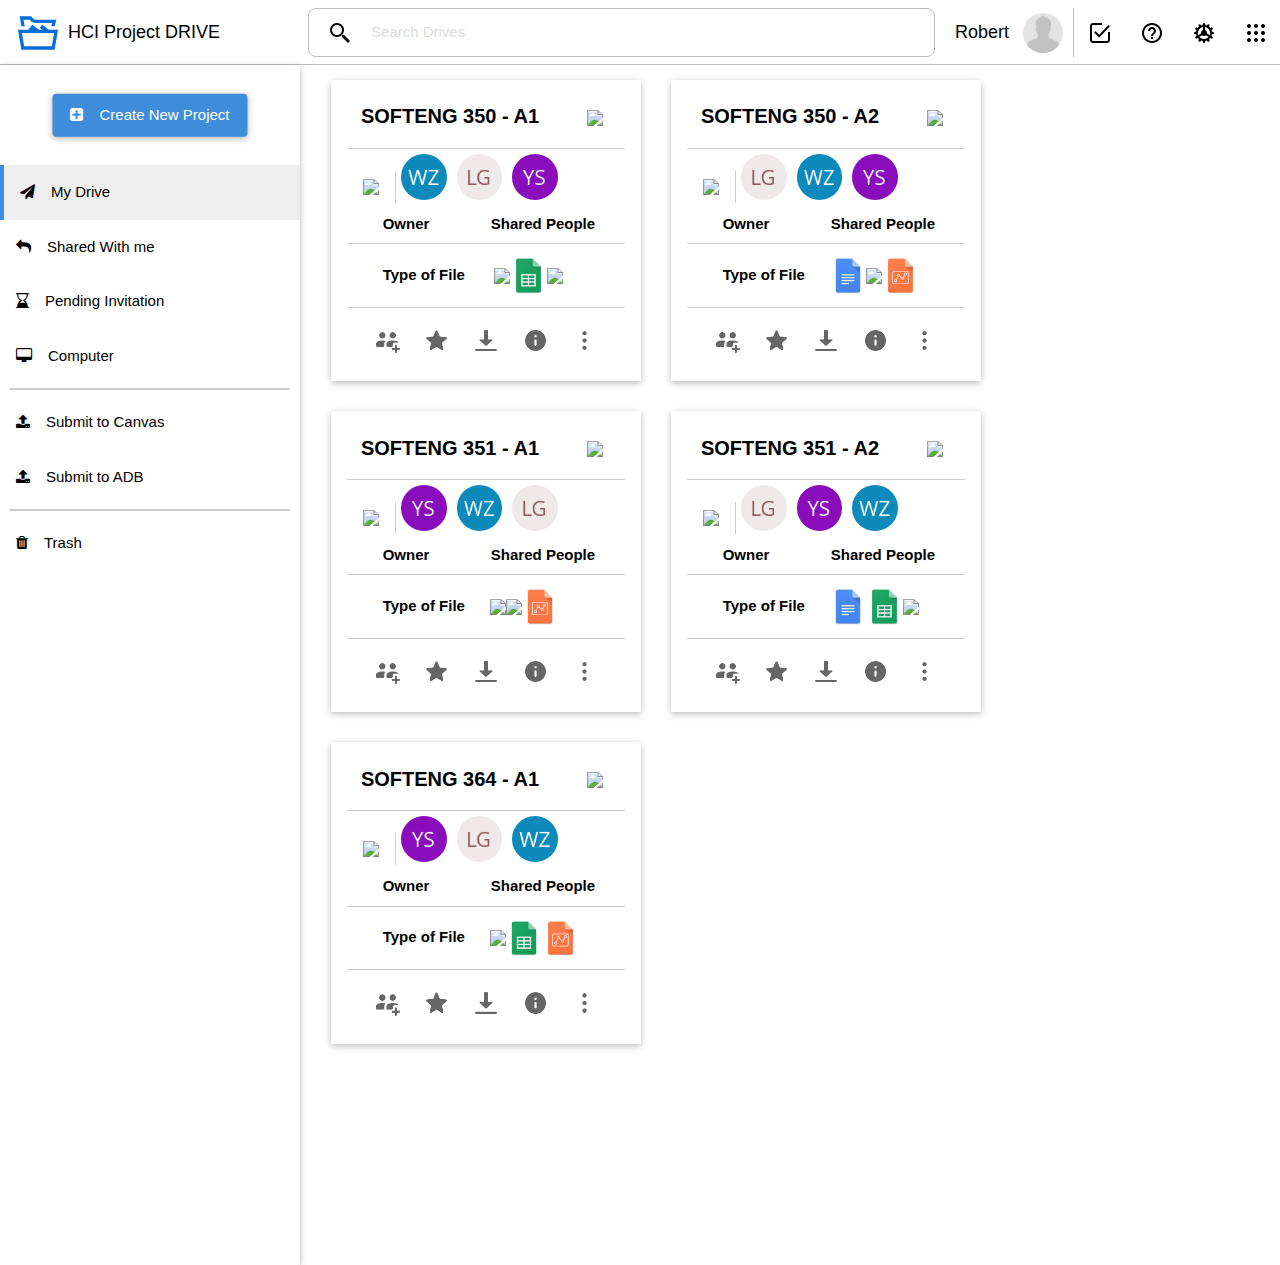
==== commit 426f6b7e: "empty screen added" ====
--- a/Assignment3_base.html
+++ b/Assignment3_base.html
@@ -52,7 +52,7 @@
 	</div>
 </header>
 <!-- Side Navigation -->
-<nav class="w3-sidebar w3-bar-block w3-collapse w3-white w3-animate-left w3-card" style="z-index:3;width:300px;overflow: hidden; margin-bottom: -2000px; padding-bottom: 2000px;position:absolute !important;" id="mySidebar">
+<nav class="w3-sidebar w3-bar-block w3-collapse w3-white w3-animate-left w3-card" style="z-index:3;width:300px;overflow: hidden; margin-bottom: -1200px; padding-bottom: 1200px;position:absolute !important;" id="mySidebar">
   <div id="div-new-project" class= "div-wrapper">
     <div class="w3-display-middle">
 	   <a class="w3-button google-drive-blue w3-card-2 w3-round-medium btn-new-project">
@@ -240,7 +240,7 @@
 				    <h4><b class="card-title">SOFTENG 364 - A1</b><img class="icon link w3-hover-opacity" src="assets/icons8-link-96.png"></h4>
 			    </div>
                 <div class="w3-row">
-                    <img class="avatar w3-padding w3-hover-opacity" src="assets/avatar5.png"><img class="initial w3-hover-opacity" src="assets/initials3.png"><img class="initial w3-hover-opacity" src="assets/initials2.png"><img class="initial w3-hover-opacity" src="assets/initials1.png">
+                    <img class="avatar w3-padding w3-hover-opacity w3-border-right" src="assets/avatar5.png"><img class="initial w3-hover-opacity" src="assets/initials3.png"><img class="initial w3-hover-opacity" src="assets/initials2.png"><img class="initial w3-hover-opacity" src="assets/initials1.png">
                 </div>
                 <div class="w3-row w3-border-bottom w3-padding"><p class="w3-row"><b class="Owner-text">Owner</b><b class="Shared-people-text">Shared People</b></p></div>
                 <div class="w3-row w3-border-bottom w3-padding"><p class="w3-row"><b class="Type-of-file-text">Type of File</b><img class="file-icon" src="assets/fileIcon4.png"><img class="file-icon" src="assets/fileIcon2.png"><img class="file-icon" src="assets/fileIcon3.png"></p></div>
@@ -287,10 +287,10 @@
     <div class="col">
         <div class="w3-card w3-padding">
           <div class="w3-row w3-border-bottom">
-        <h4><b class="card-title">ENGGEN 303 - TGIP</b><img class="icon link w3-hover-opacity" src="assets/icons8-link-96.png"></h4>
+        <h4><b class="card-title">ENGGEN 303 TGIP</b><img class="icon link w3-hover-opacity" src="assets/icons8-link-96.png"></h4>
           </div>
             <div class="w3-row">
-                <img class="avatar w3-padding w3-hover-opacity" src="assets/avatar5.png"><img class="initial w3-hover-opacity" src="assets/initials3.png"><img class="initial w3-hover-opacity" src="assets/initials2.png"><img class="initial w3-hover-opacity" src="assets/initials1.png">
+                <img class="avatar w3-padding w3-hover-opacity w3-border-right" src="assets/avatar5.png"><img class="initial w3-hover-opacity" src="assets/initials3.png"><img class="initial w3-hover-opacity" src="assets/initials2.png"><img class="initial w3-hover-opacity" src="assets/initials1.png">
             </div>
             <div class="w3-row w3-border-bottom w3-padding"><p class="w3-row"><b class="Owner-text">Owner</b><b class="Shared-people-text">Shared People</b></p></div>
             <div class="w3-row w3-border-bottom w3-padding"><p class="w3-row"><b class="Type-of-file-text" style="margin-right:20%">Type of File</b><img class="file-icon" src="assets/fileIcon1.png"><img class="file-icon" src="assets/fileIcon2.png"></p></div>
@@ -315,6 +315,13 @@
  
 </div>
 
+<!-- Page3 content (Empty grid)-->
+<div class="w3-main div-main-contents" id="div-main-contents3" style="margin-left:300px;">
+  <i class="fa fa-bars w3-button w3-white w3-hide-large w3-xlarge w3-margin-left w3-margin-top" onclick="w3_open()"></i>
+  <div class="flex-container">
+    <p class="abc">No Items Found</p>
+  </div>
+</div>
 
 <script>
 
--- a/css/ItemGrid.css
+++ b/css/ItemGrid.css
@@ -29,11 +29,11 @@
 }
 
 .Owner-text {
-    margin-left: 10%;
+    margin-left: 8%;
 }
 
 .Shared-people-text {
-    margin-left: 20%;
+    margin-left: 25%;
 }
 
 .Type-of-file-text {
@@ -48,5 +48,12 @@
 }
 
 .link {
-    margin-left: 8%;
+    margin-left: 13%;
+}
+
+.flex-container {
+  display: flex;
+  height:80vh;
+  justify-content: center;
+  align-items: center;
 }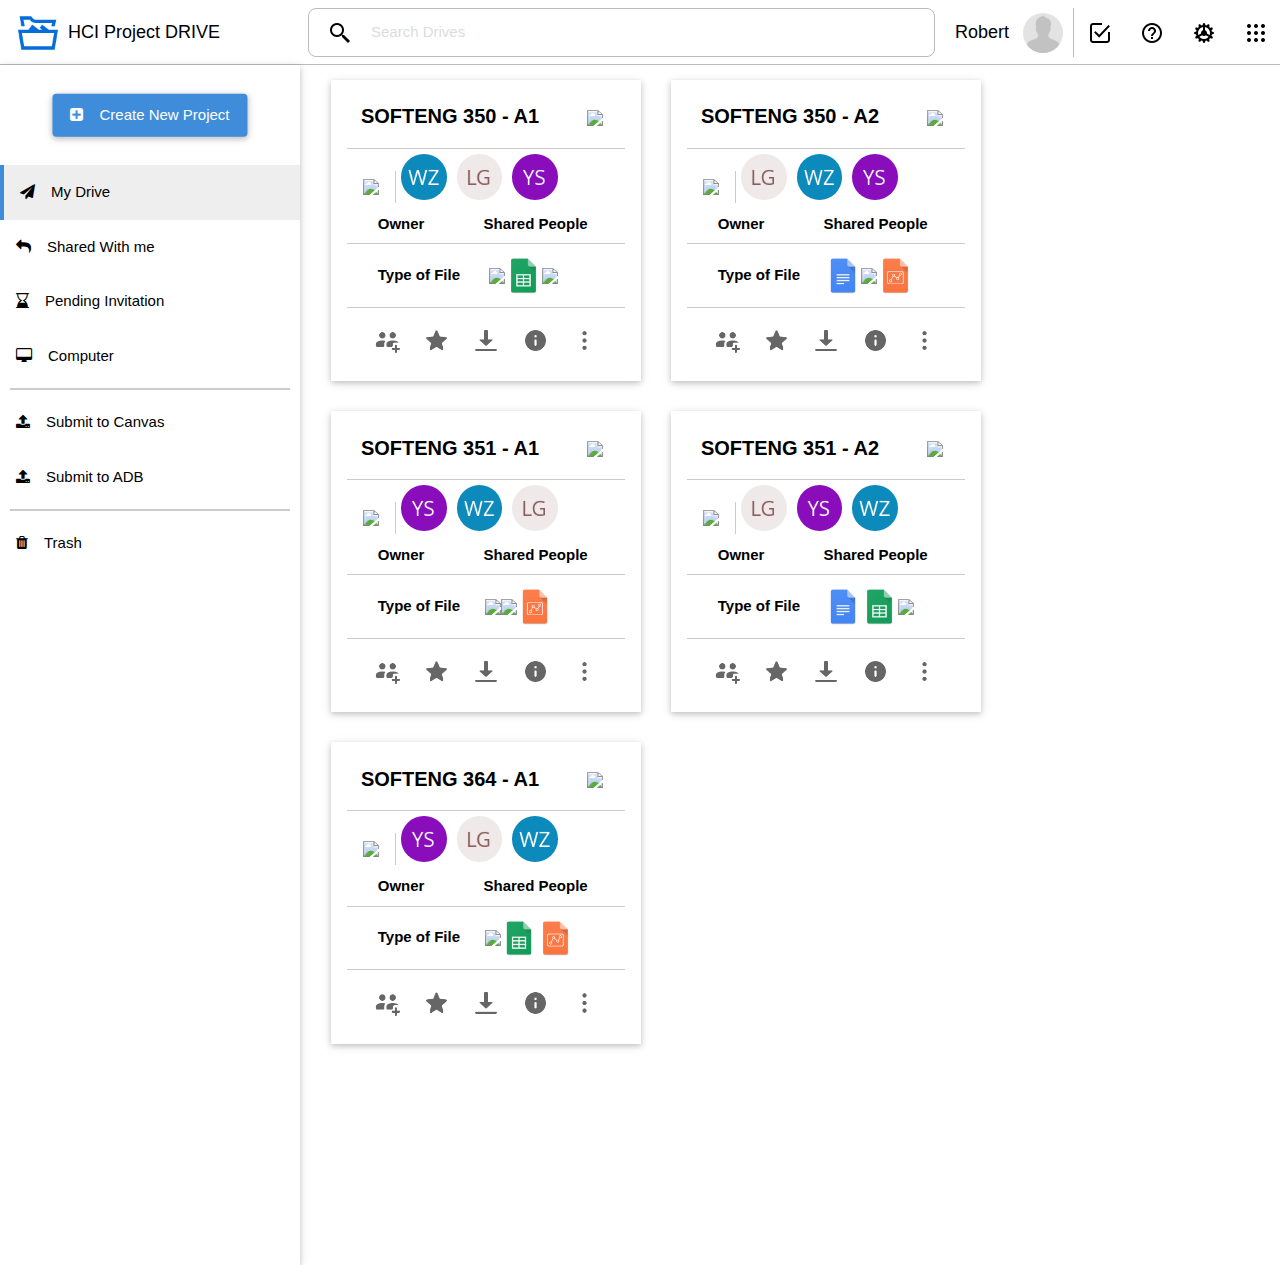
==== commit 99ba1cf2: "Add a message when sharing" ====
--- a/Assignment3_base.html
+++ b/Assignment3_base.html
@@ -120,6 +120,10 @@
       <label>People</label>
       <input class="w3-input w3-border w3-margin-bottom w3-margin-top" type="text" placeholder="Enter email addresses or names...">
 
+      <hr>
+      <label>Sharing Message</label>
+      <textarea class="w3-input w3-border w3-margin-bottom w3-margin-top" placeholder="Enter your message here..."></textarea>
+
       <!-- Advanced sharing content -->
       <div id="advanced-sharing">
         <hr>
--- a/css/sharing.css
+++ b/css/sharing.css
@@ -1,3 +1,11 @@
+.modal {
+    position: absolute;
+    float: left;
+    left: 50%;
+    top: 50%;
+    transform: translate(-50%, -50%);
+}
+
 .link-header {
     border: 1px solid #d7e0f9;
     text-align: left;
--- a/css/ItemGrid.css
+++ b/css/ItemGrid.css
@@ -29,15 +29,15 @@
 }
 
 .Owner-text {
-    margin-left: 8%;
+    margin-left: 6%;
 }
 
 .Shared-people-text {
-    margin-left: 25%;
+    margin-left: 24%;
 }
 
 .Type-of-file-text {
-    margin-left: 8%;
+    margin-left: 6%;
     margin-right: 10%;
 }
 
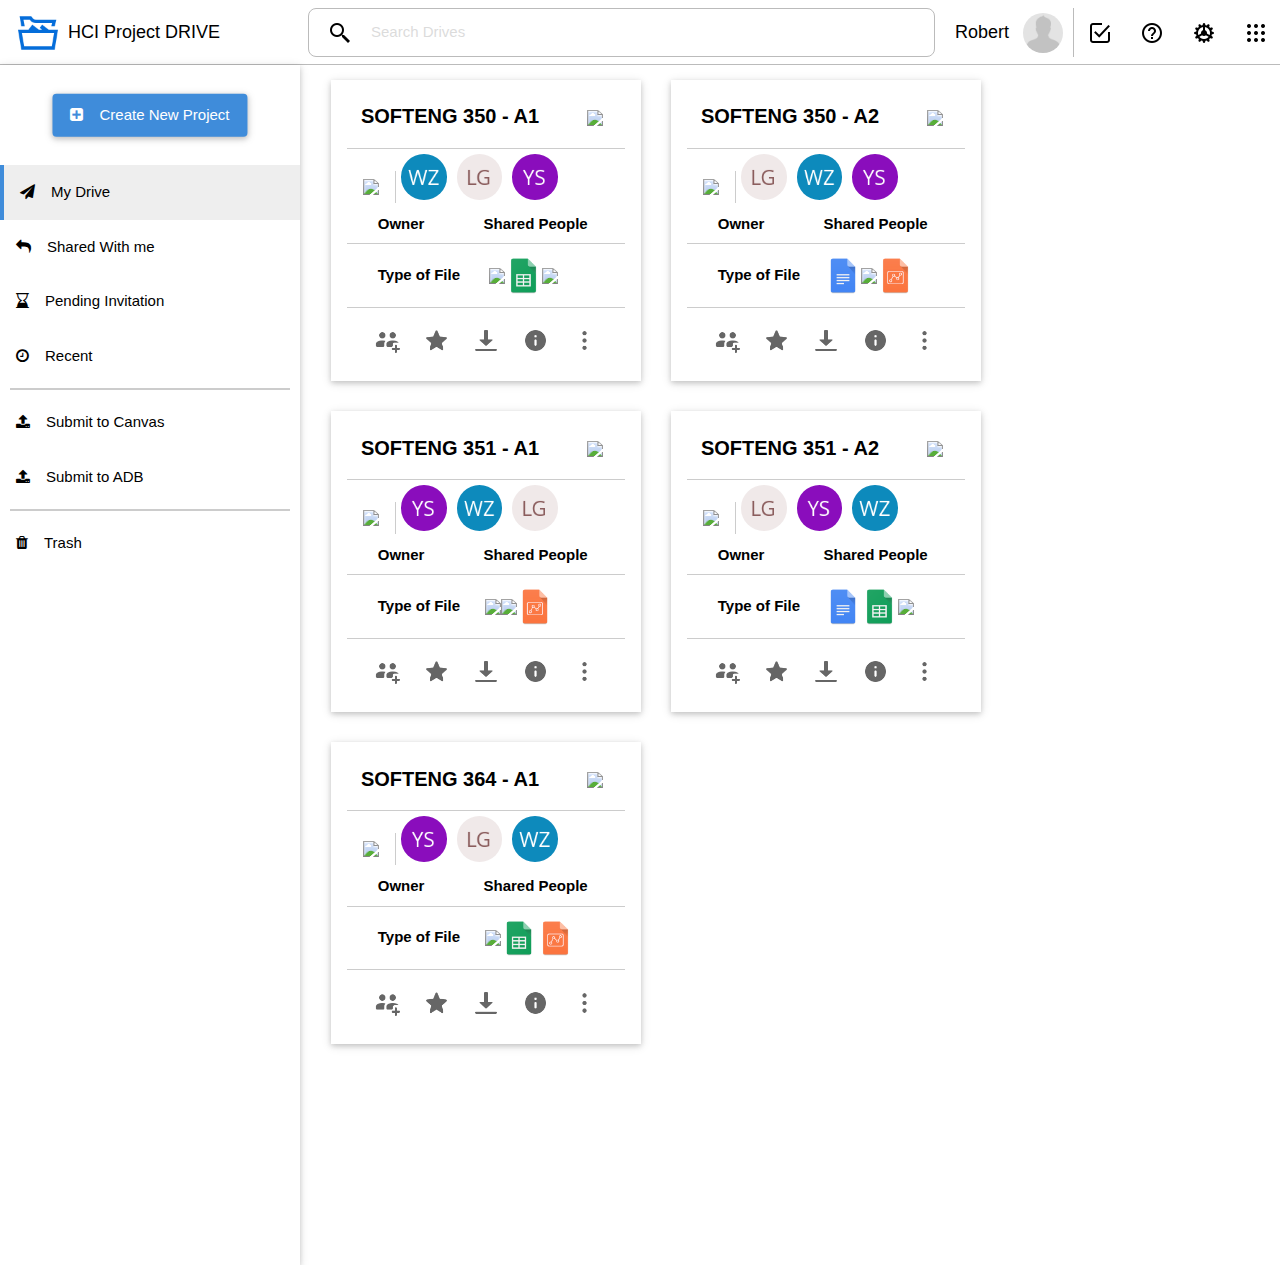
==== commit 584d0d8c: "Changed sideNav computer to recent" ====
--- a/Assignment3_base.html
+++ b/Assignment3_base.html
@@ -71,8 +71,8 @@
     <i class="fa fa-mail-reply w3-margin-right"></i>Shared With me</a>
   <a href="#" class="w3-bar-item w3-button sideNavItem" id="sideNavItem-PendingInvitation" onclick="doShare('sideNavItem-PendingInvitation');w3_close();">
     <i class="fa fa-hourglass-end w3-margin-right"></i>Pending Invitation</a>
-  <a href="#" class="w3-bar-item w3-button sideNavItem" id="sideNavItem-Computer" onclick="doShare('sideNavItem-Computer');w3_close();">
-    <i class="fa fa-desktop w3-margin-right"></i>Computer</a>
+  <a href="#" class="w3-bar-item w3-button sideNavItem" id="sideNavItem-Recent" onclick="doShare('sideNavItem-Recent');w3_close();">
+    <i class="fa fa-clock-o w3-margin-right" aria-hidden="true" ></i>Recent</a>
   <!-- Divider -->
   <div class="w3-panel w3-border sideNav-Divider"></div>
   <a href="#" class="w3-bar-item w3-button sideNavItem" id="sideNavItem-Canvas" onclick="doShare('sideNavItem-Canvas');w3_close();">
@@ -119,10 +119,6 @@
 
       <label>People</label>
       <input class="w3-input w3-border w3-margin-bottom w3-margin-top" type="text" placeholder="Enter email addresses or names...">
-
-      <hr>
-      <label>Sharing Message</label>
-      <textarea class="w3-input w3-border w3-margin-bottom w3-margin-top" placeholder="Enter your message here..."></textarea>
 
       <!-- Advanced sharing content -->
       <div id="advanced-sharing">
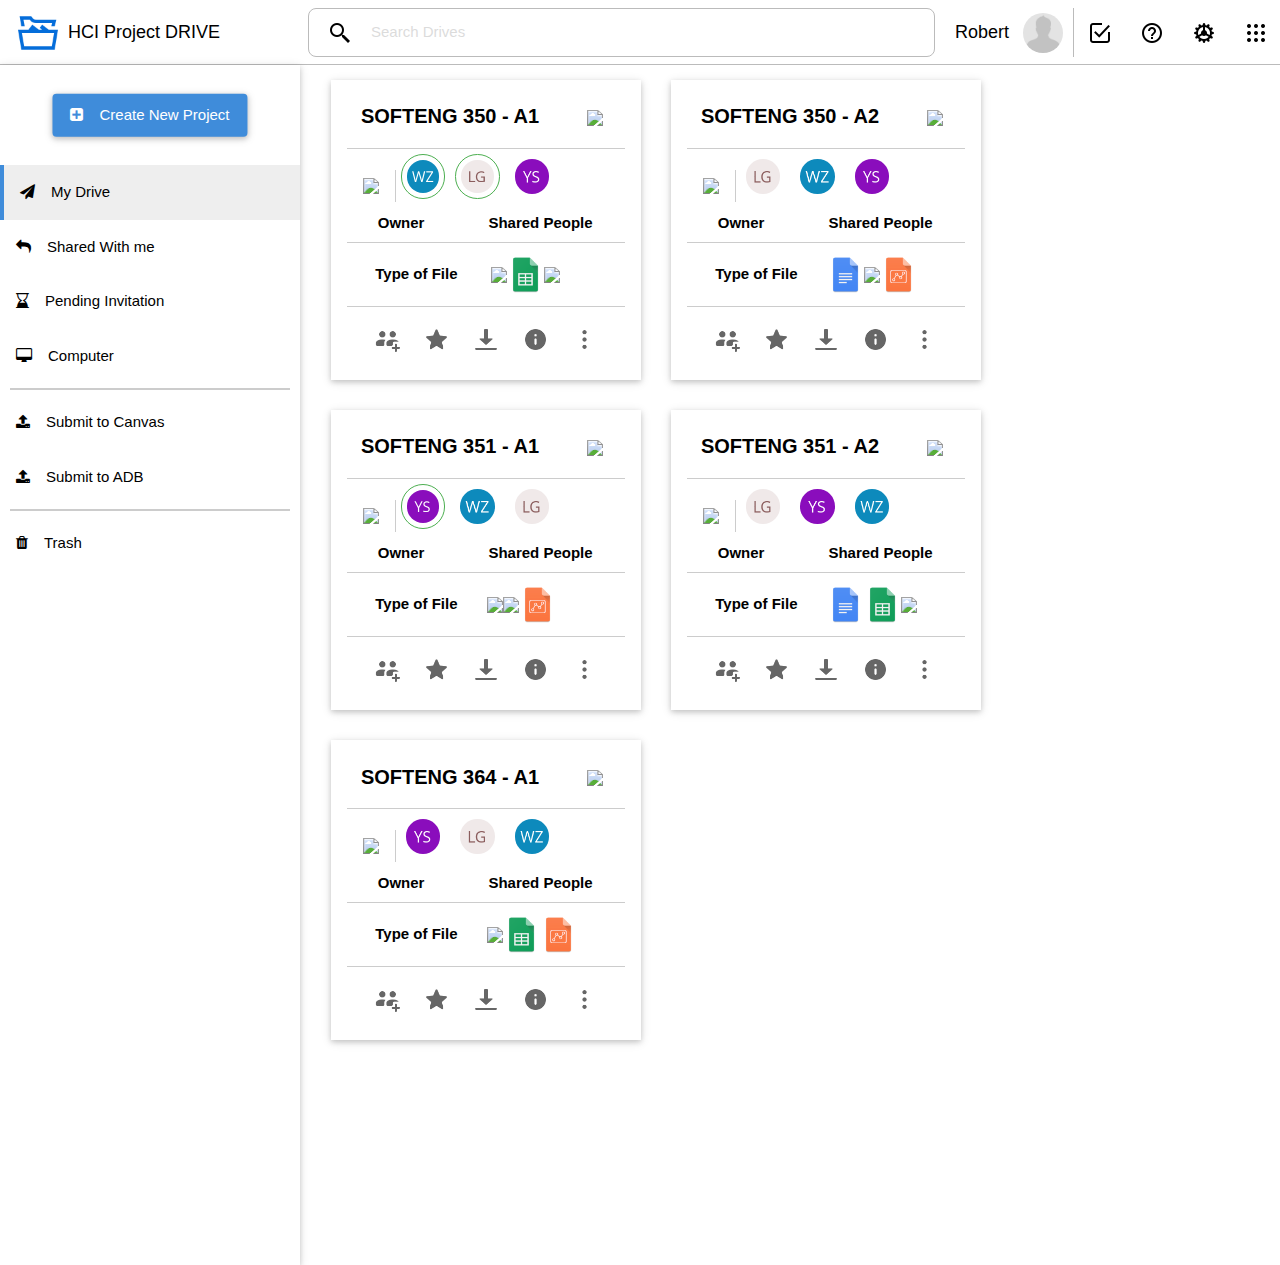
==== commit 456acab8: "added online status indicator to shared people" ====
--- a/Assignment3_base.html
+++ b/Assignment3_base.html
@@ -71,8 +71,8 @@
     <i class="fa fa-mail-reply w3-margin-right"></i>Shared With me</a>
   <a href="#" class="w3-bar-item w3-button sideNavItem" id="sideNavItem-PendingInvitation" onclick="doShare('sideNavItem-PendingInvitation');w3_close();">
     <i class="fa fa-hourglass-end w3-margin-right"></i>Pending Invitation</a>
-  <a href="#" class="w3-bar-item w3-button sideNavItem" id="sideNavItem-Recent" onclick="doShare('sideNavItem-Recent');w3_close();">
-    <i class="fa fa-clock-o w3-margin-right" aria-hidden="true" ></i>Recent</a>
+  <a href="#" class="w3-bar-item w3-button sideNavItem" id="sideNavItem-Computer" onclick="doShare('sideNavItem-Computer');w3_close();">
+    <i class="fa fa-desktop w3-margin-right"></i>Computer</a>
   <!-- Divider -->
   <div class="w3-panel w3-border sideNav-Divider"></div>
   <a href="#" class="w3-bar-item w3-button sideNavItem" id="sideNavItem-Canvas" onclick="doShare('sideNavItem-Canvas');w3_close();">
@@ -176,7 +176,7 @@
 				    <h4><b class="card-title">SOFTENG 350 - A1</b><img class="icon link w3-hover-opacity" src="assets/icons8-link-96.png"></h4>
 			    </div>
                 <div class="w3-row">
-                    <img class="avatar w3-padding w3-hover-opacity w3-border-right" src="assets/avatar1.png"><img class="initial w3-hover-opacity" src="assets/initials1.png"><img class="initial w3-hover-opacity" src="assets/initials2.png"><img class="initial w3-hover-opacity" src="assets/initials3.png">
+                    <img class="avatar w3-padding w3-hover-opacity w3-border-right" src="assets/avatar1.png"><img class="initial w3-hover-opacity w3-border w3-border-green" src="assets/initials1.png"><img class="initial w3-hover-opacity w3-border w3-border-green" src="assets/initials2.png"><img class="initial w3-hover-opacity" src="assets/initials3.png">
                 </div>
                 <div class="w3-row w3-border-bottom w3-padding">
                     <p class="w3-row">
@@ -212,7 +212,7 @@
 				    <h4><b class="card-title">SOFTENG 351 - A1</b><img class="icon link w3-hover-opacity" src="assets/icons8-link-96.png"></h4>
 			    </div>
                 <div class="w3-row">
-                    <img class="avatar w3-padding w3-hover-opacity w3-border-right" src="assets/avatar3.png"><img class="initial w3-hover-opacity" src="assets/initials3.png"><img class="initial w3-hover-opacity" src="assets/initials1.png"><img class="initial w3-hover-opacity" src="assets/initials2.png">
+                    <img class="avatar w3-padding w3-hover-opacity w3-border-right" src="assets/avatar3.png"><img class="initial w3-hover-opacity w3-border w3-border-green" src="assets/initials3.png"><img class="initial w3-hover-opacity" src="assets/initials1.png"><img class="initial w3-hover-opacity" src="assets/initials2.png">
                 </div>
                 <div class="w3-row w3-border-bottom w3-padding"><p class="w3-row"><b class="Owner-text">Owner</b><b class="Shared-people-text">Shared People</b></p></div>
                 <div class="w3-row w3-border-bottom w3-padding"><p class="w3-row"><b class="Type-of-file-text">Type of File</b><img class="file-icon" src="assets/fileIcon5.png"><img class="file-icon" src="assets/fileIcon4.png"><img class="file-icon" src="assets/fileIcon3.png"></p></div>
--- a/css/ItemGrid.css
+++ b/css/ItemGrid.css
@@ -16,10 +16,12 @@
 }
 
 .initial {
+    padding-top: 20px;
 	cursor: pointer;
-    width: 20%;
+    width: 16%;
     border-radius: 50%;
     padding: 5px;
+    margin: 5px;
 }
 
 .file-icon {
@@ -33,12 +35,12 @@
 }
 
 .Shared-people-text {
-    margin-left: 24%;
+    margin-left: 26%;
 }
 
 .Type-of-file-text {
-    margin-left: 6%;
-    margin-right: 10%;
+    margin-left: 5%;
+    margin-right: 12%;
 }
 
 .icon {
